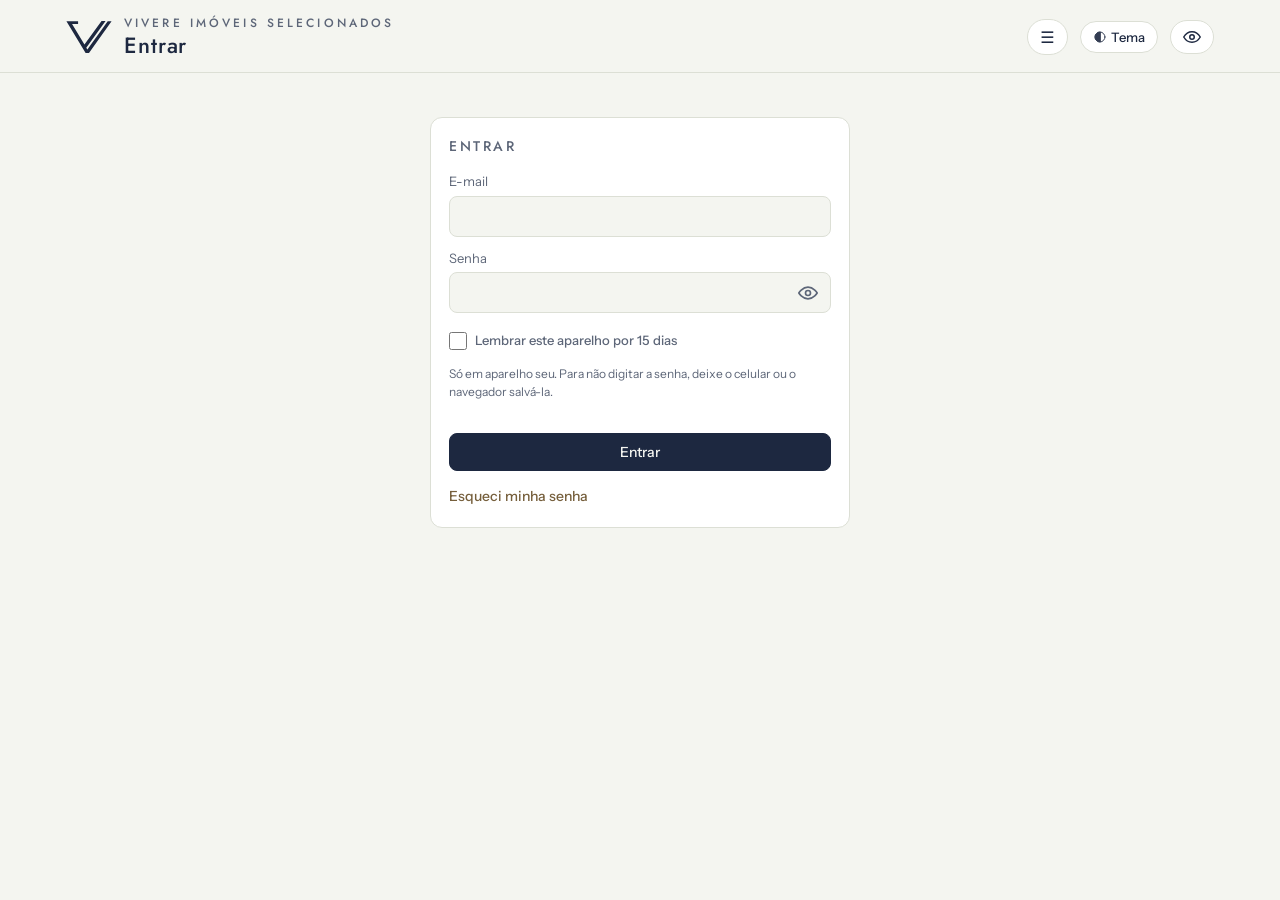
==== hub/index.html @ 205db8b2 "HUB premium F3: visões do CRM (Kanban, Pipeline, Funil, Agenda) no padrão do painel, tabelas sem cai" ====
<!doctype html>
<html lang="pt-BR">
<head>
<meta charset="utf-8">
<meta name="viewport" content="width=device-width,initial-scale=1,viewport-fit=cover">
<meta name="referrer" content="no-referrer">
<meta http-equiv="Content-Security-Policy" content="default-src 'self'; script-src 'self'; style-src 'self' 'unsafe-inline' https://fonts.googleapis.com; font-src https://fonts.gstatic.com; img-src 'self' data: blob: https:; media-src 'self' blob: https:; connect-src https://jucnlzznbwjthlqqgdlz.supabase.co wss://jucnlzznbwjthlqqgdlz.supabase.co https://tiles.openfreemap.org https://elevation-tiles-prod.s3.amazonaws.com; worker-src 'self'; base-uri 'none'; form-action 'none'">
<meta name="robots" content="noindex,nofollow">
<link rel="icon" href="../selo.png">
<!-- HUB VIVERE na web (diretoria): cópia do HUB do claude.ai montada por montar_hub_web.py; dados pelo hub-web.js, só leitura -->
<script src="../vendor/supabase-2.45.4.js"></script>
<script src="hub-web.js?v=1bbdb155" charset="utf-8"></script>
<title>🔵🏡VIVERE IMÓVEIS SELECIONADOS</title>
<meta name="claude:viewport-fit-sides" content="cover">
<link rel="preconnect" href="https://fonts.googleapis.com">
<link rel="stylesheet" href="https://fonts.googleapis.com/css2?family=Jost:wght@300;400;500;600&family=Instrument+Sans:wght@400;500;600&display=swap">
<style>
/* Layout: faixa de cabeçalho em papel, régua de indicadores, abas e painéis tabulares — a marca Vivere (marinho sobre papel, caixa-alta espaçada) */
:root{
  --bg:#f4f5f0; --panel:#fbfbf8; --ink:#1d2840; --muted:#5d6678; --line:#dcdfd5; --soft:#eceee6;
  --accent:#1d2840; --brass:#765f3c; --teal:#2f6f73;
  --ok:#276a49; --ok-bg:#e3f0e8; --warn:#85590c; --warn-bg:#f6ecd6; --ok-selo:#2c7350; --warn-selo:#8a5f10; --bad:#b0402e; --bad-bg:#f6e2dc;
  --display:"Jost","Futura","Century Gothic",system-ui,sans-serif;
  --body:"Instrument Sans","Segoe UI",system-ui,sans-serif;
  color-scheme:light;
}
@media (prefers-color-scheme:dark){:root:not([data-theme="light"]){
  --bg:#11151d; --panel:#171c26; --ink:#e7e8e2; --muted:#9aa2b0; --line:#2a3140; --soft:#1e2430;
  --accent:#c9d4ec; --brass:#cdb68a; --teal:#7fb9bc;
  --ok:#7cc79c; --ok-bg:#1c3328; --warn:#e2b45a; --warn-bg:#3a2e17; --ok-selo:#7cc79c; --warn-selo:#e2b45a; --bad:#f08a76; --bad-bg:#3d211c; color-scheme:dark}}
:root[data-theme="dark"]{
  --bg:#11151d; --panel:#171c26; --ink:#e7e8e2; --muted:#9aa2b0; --line:#2a3140; --soft:#1e2430;
  --accent:#c9d4ec; --brass:#cdb68a; --teal:#7fb9bc;
  --ok:#7cc79c; --ok-bg:#1c3328; --warn:#e2b45a; --warn-bg:#3a2e17; --ok-selo:#7cc79c; --warn-selo:#e2b45a; --bad:#f08a76; --bad-bg:#3d211c; color-scheme:dark}
*{box-sizing:border-box}
body{background:var(--bg);color:var(--ink);font-family:var(--body);font-size:14px;line-height:1.45;font-variant-numeric:tabular-nums}
.wrap{max-width:1280px;margin:0 auto;padding-left:max(16px,env(safe-area-inset-left,0px));padding-right:max(16px,env(safe-area-inset-right,0px));padding-block:20px 48px}
.topo{display:flex;flex-wrap:wrap;gap:16px;align-items:center;justify-content:space-between;padding-bottom:16px;border-bottom:1px solid var(--line)}
.marca{display:flex;gap:14px;align-items:center}
.marca svg{width:40px;height:40px;flex:none}
/* selo da Vivere (o mesmo do painel do corretor), 26/10/2026 */
.selo{flex:none;width:48px;height:48px;background:var(--ink);-webkit-mask:url([data-uri]) center/contain no-repeat;mask:url([data-uri]) center/contain no-repeat}
.marca h1{font-family:var(--display);font-weight:500;letter-spacing:.32em;font-size:17px;margin:0;text-transform:uppercase}
.marca p{margin:2px 0 0;color:var(--muted);font-size:12px;letter-spacing:.06em}
.coletas{display:flex;flex-wrap:wrap;gap:6px}
.chip{display:inline-flex;align-items:center;gap:6px;border:1px solid var(--line);border-radius:999px;padding:3px 10px;font-size:12px;background:var(--panel);white-space:nowrap}
.chip i{width:7px;height:7px;border-radius:50%;background:var(--muted);display:inline-block}
.chip.ok i{background:var(--ok)} .chip.falhou i{background:var(--bad)} .chip.pulado i{background:var(--warn)}
.chip.falhou{border-color:var(--bad);color:var(--bad)}
.kpis{display:grid;grid-template-columns:repeat(4,minmax(0,1fr));gap:12px;margin:18px 0}
@media (max-width:900px){.kpis{grid-template-columns:repeat(2,minmax(0,1fr))}}
.kpi{all:unset;cursor:pointer;display:flex;flex-direction:column;gap:6px;padding:14px 16px;background:var(--panel);border:1px solid var(--line);border-radius:6px;min-width:0}
.kpi:focus-visible{outline:2px solid var(--accent);outline-offset:2px}
.kpi:hover{border-color:var(--accent)}
.kpi .rot{font-family:var(--display);text-transform:uppercase;letter-spacing:.18em;font-size:11px;color:var(--muted)}
.kpi .num{font-family:var(--display);font-weight:400;font-size:30px;line-height:1.1}
.kpi .sub{font-size:12px;color:var(--muted)}
.kpi.alerta{border-color:var(--bad)} .kpi.alerta .num{color:var(--bad)}
@media (max-width:480px){.kpis{gap:8px}.kpi{padding:12px}.kpi .num{font-size:21px;overflow-wrap:anywhere}.kpi .rot{letter-spacing:.12em}}
.meter{height:6px;background:var(--soft);border-radius:3px;overflow:hidden}
.meter b{display:block;height:100%;background:var(--accent)}
nav.abas{display:flex;flex-wrap:wrap;gap:2px;border-bottom:1px solid var(--line)}
nav.abas button{all:unset;cursor:pointer;padding:10px 14px;font-family:var(--display);letter-spacing:.12em;text-transform:uppercase;font-size:12px;color:var(--muted);border-bottom:2px solid transparent;white-space:nowrap}
nav.abas button[aria-selected="true"]{color:var(--ink);border-bottom-color:var(--accent)}
nav.abas button:focus-visible{outline:2px solid var(--accent)}
nav.abas .badge{display:inline-block;min-width:18px;padding:0 5px;margin-left:6px;border-radius:9px;background:var(--bad);color:var(--bg);font-size:11px;letter-spacing:0;text-align:center}
/* sub-abas do grupo (área) escolhido */
nav.sub{display:flex;flex-wrap:wrap;gap:2px;border-bottom:1px solid var(--line);background:var(--panel)}
nav.sub button{all:unset;cursor:pointer;padding:8px 12px;font-size:13px;color:var(--muted);border-bottom:2px solid transparent;white-space:nowrap}
nav.sub button[aria-selected="true"]{color:var(--ink);border-bottom-color:var(--brass);font-weight:600}
nav.sub button:focus-visible{outline:2px solid var(--accent)}
nav.sub .badge{display:inline-block;min-width:18px;padding:0 5px;margin-left:6px;border-radius:9px;background:var(--bad);color:var(--bg);font-size:11px;text-align:center}
.selo{border:0;font:inherit;font-size:12px;cursor:pointer;margin:3px 4px 0 0}
.selo:focus-visible{outline:2px solid var(--accent)}
button.lk.emp{background:none;border:0;padding:0;margin:0;font:inherit;font-size:inherit;color:var(--teal);cursor:pointer;text-decoration:underline;text-underline-offset:2px}
section.painel{padding-top:18px}
h2{font-family:var(--display);font-weight:500;font-size:13px;letter-spacing:.2em;text-transform:uppercase;margin:0 0 4px}
.nota{color:var(--muted);font-size:12px;margin:0 0 14px}
.grade{display:grid;gap:14px;grid-template-columns:repeat(auto-fit,minmax(260px,1fr))}
.card{background:var(--panel);border:1px solid var(--line);border-radius:6px;padding:14px 16px;min-width:0}
.tabela{overflow-x:auto;background:var(--panel);border:1px solid var(--line);border-radius:6px}
table{border-collapse:collapse;width:100%;font-size:13px}
th{font-family:var(--display);font-weight:500;text-transform:uppercase;letter-spacing:.1em;font-size:11px;color:var(--muted);text-align:left;padding:9px 10px;border-bottom:1px solid var(--line);white-space:nowrap;background:var(--panel)}
td{padding:8px 10px;border-bottom:1px solid var(--soft);vertical-align:top}
tr:last-child td{border-bottom:0}
td.n,th.n{text-align:right;white-space:nowrap}
td .s{display:block;color:var(--muted);font-size:12px}
.cod{font-family:var(--display);font-weight:600;letter-spacing:.06em}
.pill{display:inline-block;padding:1px 8px;border-radius:999px;font-size:12px;white-space:nowrap;background:var(--soft);color:var(--ink)}
/* receitas (+, verde) e despesas (−, vermelho) com cor no texto e no fundo — padrão de todo o HUB desde 26/10/2026 (pedido do Cleiton) */
.vmais{color:var(--ok)!important;background:var(--ok-bg)!important} .vmenos{color:var(--bad)!important;background:var(--bad-bg)!important}
td.vmais,td.vmenos{font-weight:600} td.vmais .s,td.vmenos .s{color:var(--muted);font-weight:400}
span.vmais,span.vmenos{display:inline-block;padding:0 6px;border-radius:4px;white-space:nowrap}
.pill.ok{background:var(--ok-bg);color:var(--ok-selo)} .pill.warn{background:var(--warn-bg);color:var(--warn-selo)} .pill.bad{background:var(--bad-bg);color:var(--bad)} .pill.info{background:var(--soft);color:var(--teal)}
.pend{display:grid;grid-template-columns:6px 1fr auto;gap:0 14px;background:var(--panel);border:1px solid var(--line);border-radius:6px;overflow:hidden}
.pend+.pend{margin-top:8px}
@media (max-width:600px){.pend{grid-template-columns:6px 1fr}.pend .acoes{grid-column:2;display:flex;flex-wrap:wrap;gap:6px;padding:0 12px 10px 0}}
.pend .faixa{background:var(--muted)}
.pend.alta .faixa{background:var(--bad)} .pend.media .faixa{background:var(--warn)} .pend.baixa .faixa{background:var(--teal)}
.pend .corpo{padding:10px 0;min-width:0}
.pend .tit{font-weight:600}
.pend .det{color:var(--muted);font-size:13px;margin-top:2px;overflow-wrap:anywhere}
.pend .meta{display:flex;gap:8px;flex-wrap:wrap;margin-top:6px;font-size:12px;color:var(--muted)}
.pend .acoes{padding:10px 12px 10px 0;display:flex;align-items:flex-start}
.pend.dispensada{opacity:.6}
.btn{all:unset;cursor:pointer;font-size:12px;border:1px solid var(--line);border-radius:4px;padding:4px 10px;background:var(--bg);white-space:nowrap}
.btn:hover{border-color:var(--accent)} .btn:focus-visible{outline:2px solid var(--accent)}
.filtros{display:flex;gap:6px;flex-wrap:wrap;margin-bottom:12px}
details.car{border:1px solid var(--line);border-radius:8px;padding:6px 10px;margin:0 0 12px;background:var(--panel)}details.car>summary{cursor:pointer;padding:4px 0}
.car-grade{display:grid;grid-template-columns:repeat(auto-fill,minmax(180px,1fr));gap:8px 12px;margin:8px 0}.car-c{display:flex;flex-direction:column;gap:3px;font-size:12px;color:var(--muted)}
.car-c select,.car-c input{font:inherit;font-size:13px;padding:5px 7px;border:1px solid var(--line);border-radius:6px;background:var(--panel);color:var(--ink);min-width:0;width:100%;box-sizing:border-box}
.car-fx{display:flex;gap:6px;min-width:0}.car-fx input{flex:1 1 0;min-width:0}.car-lista{display:flex;flex-wrap:wrap;gap:5px;align-items:center;margin:6px 0}.car-lista .rot{font-size:12px;color:var(--muted);margin-right:4px}.car-chip{font-size:12px;padding:3px 8px}
.s a{color:var(--accent)}
.rolagem-topo{overflow-x:auto;overflow-y:hidden;height:14px;margin:0 0 4px;scrollbar-width:auto}
.rolagem-topo>div{height:1px}
.rolagem-topo::-webkit-scrollbar,.tabela::-webkit-scrollbar{height:12px}
.rolagem-topo::-webkit-scrollbar-thumb,.tabela::-webkit-scrollbar-thumb{background:var(--muted);border-radius:6px;border:3px solid var(--bg)}
.rolagem-topo::-webkit-scrollbar-track,.tabela::-webkit-scrollbar-track{background:var(--soft);border-radius:6px}
.lnk{white-space:nowrap}
.vlin{display:flex;flex-direction:column;gap:0;white-space:nowrap;text-align:left;margin-bottom:4px}
/* Anúncios do site com foto (02/11/2026): miniatura na lista; capa no alto do cartão */
td.ta-foto,th.ta-foto{width:72px;min-width:72px;padding-right:0}
td.ta-foto img{width:64px;min-width:64px;max-width:none;height:48px;object-fit:cover;border-radius:6px;display:block;border:1px solid var(--line)}
td.ta-foto .sem{display:flex;align-items:center;justify-content:center;width:64px;height:48px;border-radius:6px;background:var(--soft);color:var(--muted);font-size:10px;text-align:center;line-height:1.1}
.tabela.ta-cartao>table.tab-auto>tbody>tr>td.ta-foto{grid-column:1/-1;width:auto}
.tabela.ta-cartao>table.tab-auto>tbody>tr>td.ta-foto img,.tabela.ta-cartao>table.tab-auto>tbody>tr>td.ta-foto .sem{width:100%;height:120px;aspect-ratio:auto}
.tabela.ta-cartao>table.tab-auto>tbody>tr>td.ta-foto+td{grid-column:1/-1;font-weight:600}
@media (max-width:760px){table.tab-auto>tbody>tr>td.ta-foto{grid-column:1/-1;width:auto}
table.tab-auto>tbody>tr>td.ta-foto img,table.tab-auto>tbody>tr>td.ta-foto .sem{width:100%;height:120px;aspect-ratio:auto}
table.tab-auto>tbody>tr>td.ta-foto+td{grid-column:1/-1;font-weight:600}}
.vlin .vr{font-variant-numeric:tabular-nums}
.vlin.vaz{color:var(--muted)}
.vlin .s{display:inline;margin:0 0 0 4px}
button.lk.imv.cod{font:inherit;letter-spacing:inherit}
.lnk-ref{display:flex;flex-wrap:wrap;gap:4px;margin-top:6px;white-space:nowrap}
.lnk-ref .lk{margin:0}
td.cod button.lk.imv{font-weight:inherit;letter-spacing:inherit}
a.btn{text-decoration:none;color:var(--ink);display:inline-block}
.btn.pasta{font-size:11px;padding:2px 8px;margin-top:4px;white-space:nowrap}
.btn.drive{margin-left:4px}
#aviso-pasta{position:fixed;left:50%;bottom:18px;transform:translate(-50%,20px);opacity:0;pointer-events:none;background:var(--ink);color:var(--bg);font-size:13px;padding:10px 16px;border-radius:6px;transition:opacity .2s,transform .2s;z-index:60;max-width:calc(100% - 32px);text-align:center}
#aviso-pasta.visivel{opacity:1;transform:translate(-50%,0)}
.mapa .lin.destaque{outline:2px solid var(--accent);outline-offset:3px;border-radius:3px}
.resumo-cob{display:grid;grid-template-columns:repeat(auto-fit,minmax(150px,1fr));gap:10px;margin-bottom:14px}
.resumo-cob .card .num{font-family:var(--display);font-size:24px}
.crm-cors{display:grid;grid-template-columns:repeat(auto-fill,minmax(220px,1fr));gap:10px;margin:6px 0 14px}
.crm-cor{all:unset;box-sizing:border-box;cursor:pointer;display:flex;flex-direction:column;gap:4px;padding:12px 14px;background:var(--panel);border:1px solid var(--line);border-radius:6px;min-width:0}
.crm-cor:hover{border-color:var(--accent)}.crm-cor:focus-visible{outline:2px solid var(--accent);outline-offset:2px}
.crm-cor.on{border-color:var(--brass);box-shadow:inset 0 0 0 1px var(--brass)}
.crm-cor .nm{font-family:var(--display);font-weight:500;letter-spacing:.06em;font-size:15px}.crm-cor .sb{font-size:12px;color:var(--muted)}.crm-cor .nn{font-size:13px;color:var(--muted)}.crm-cor .nn b{color:var(--ink)}.crm-cor .pill{align-self:flex-start}
.crm-aberto{border-top:1px solid var(--line);padding-top:12px;min-width:0}.crm-aberto-cab{display:flex;justify-content:space-between;align-items:center;gap:10px;margin-bottom:10px}.crm-aberto-cab b{font-family:var(--display);font-weight:500;letter-spacing:.1em;text-transform:uppercase;font-size:13px}
/* Oportunidades (26/10/2026) */
.op-grade{grid-template-columns:1fr}
.op-card{display:grid;gap:10px}
.op-card .op-cab{display:flex;gap:8px;align-items:baseline;flex-wrap:wrap}
.op-card .op-cab b{font-size:16px}
.op-perfil{background:var(--soft);border-radius:6px;padding:10px 12px;font-size:13px;display:grid;gap:4px}
.op-ofs{display:grid;gap:8px;grid-template-columns:repeat(auto-fill,minmax(min(330px,100%),1fr))}
.op-of{border:1px solid var(--line);border-radius:6px;padding:9px 11px;display:grid;gap:4px;min-width:0;font-size:13px}
.op-of.ia{border-color:var(--brass)}
.op-of .l1{display:flex;gap:6px;align-items:baseline;flex-wrap:wrap} .op-of .l1 .v{margin-left:auto;font-weight:600;white-space:nowrap}
.op-of .chips2{display:flex;flex-wrap:wrap;gap:4px} .op-of .chips2 span{font-size:11px;border:1px solid var(--line);border-radius:999px;padding:0 7px;color:var(--muted)}
.op-of .alerta{color:var(--warn);font-size:12px}
.op-capt{border:2px solid var(--warn);background:var(--warn-bg);border-radius:6px;padding:9px 11px;display:grid;gap:5px;min-width:0;font-size:13px}
.op-capt .selo-na{font-weight:600;color:var(--ink);font-size:12px;letter-spacing:.03em}
.op-capt .gatilho{font-weight:600}
.op-capt .chips2{display:flex;flex-wrap:wrap;gap:4px}.op-capt .chips2 span{font-size:11px;border:1px solid var(--line);border-radius:999px;padding:0 7px;color:var(--muted)}
.op-lados{display:flex;gap:6px;flex-wrap:wrap;margin:0 0 10px}.selo-cap,.selo-nao{display:inline-block;font-size:11px;font-weight:700;letter-spacing:.03em;line-height:1.5;padding:1px 8px;border-radius:999px;white-space:nowrap}.selo-cap{color:var(--ok);background:color-mix(in srgb,var(--ok) 14%,transparent);border:1px solid color-mix(in srgb,var(--ok) 45%,transparent)}.selo-nao{color:var(--warn);background:color-mix(in srgb,var(--warn) 14%,transparent);border:1px solid color-mix(in srgb,var(--warn) 45%,transparent)}.op-of.cap{border-left:4px solid var(--ok)}.op-of .selo-cap{justify-self:start}.op-bt{font-size:12px;font-weight:700;letter-spacing:.03em;margin:4px 0 -2px}.op-bt.cap{color:var(--ok)}.op-bt.nao{color:var(--warn)}.op-leg{display:grid;gap:6px;font-size:13px;line-height:1.5;border:1px solid var(--line);border-radius:8px;padding:9px 12px;margin:6px 0 10px}.op-leg .selo-cap,.op-leg .selo-nao{margin-right:4px}.op-como{font-size:12px;margin:0 0 8px}.op-como summary{cursor:pointer}@media(max-width:760px){.op-l2{display:none}}
.op-int{font-size:13px;display:grid;gap:6px}
/* 05/11/2026 (pedido do Cleiton): clientes lado a lado, um após o outro, quebrando a linha */
.op-clis{display:flex;flex-wrap:wrap;gap:6px;min-width:0}.op-cli{display:inline-block;max-width:100%;padding:2px 10px;border:1px solid var(--line);border-radius:99px;background:var(--bg);line-height:1.45;overflow-wrap:normal;word-break:normal}.op-cli-mais{border-style:dashed}
.op-of .acoes{display:flex;flex-wrap:wrap;gap:6px;margin-top:2px}
.op-filtros{display:flex;gap:8px;flex-wrap:wrap;align-items:center;margin:0 0 12px}
/* Oportunidades em lista compacta (01/11/2026): uma linha por lead, toque abre o cartão completo logo abaixo */
.opl-wrap{container-type:inline-size;min-width:0}
.opl-res{display:grid;gap:4px;font-size:13px;margin:0 0 10px;padding:10px 12px;background:var(--soft);border-radius:6px}
.opl-gr{display:flex;flex-wrap:wrap;gap:2px 12px;align-items:baseline;min-width:0}.opl-gr>span{white-space:nowrap}
.opl-gr .rot,.opl-ord .rot,.opl-fil .rot{font-size:11px;letter-spacing:.06em;text-transform:uppercase;color:var(--muted)}.opl-gr .mut{color:var(--muted)}
.opl-fil{display:flex;flex-wrap:wrap;gap:6px 8px;align-items:center;margin:0 0 10px;min-width:0}
.opl-fil input[type=search]{flex:1 1 220px;min-width:0}.opl-fil select,.opl-fil input{max-width:100%;min-width:0}
.opl-fil label{display:inline-flex;gap:4px;align-items:center;font-size:12px;color:var(--muted);min-width:0}
.opl-fil select,.opl-fil input{font:inherit;font-size:13px;color:var(--ink);background:var(--bg);border:1px solid var(--line);border-radius:6px;padding:5px 8px;min-height:32px;box-sizing:border-box}.opl-fil .alvo{outline:2px solid var(--accent);outline-offset:1px}
.opl-ord{display:none;flex-wrap:wrap;gap:6px;align-items:center;margin:0 0 8px}
.opl{border:1px solid var(--line);border-radius:6px;background:var(--panel);min-width:0}
.opl-lin{all:unset;box-sizing:border-box;width:100%;cursor:pointer;position:relative;font-size:13px}
.opl-cab,.opl-lin{display:grid;grid-template-columns:minmax(0,1.5fr) minmax(0,.8fr) minmax(0,1.25fr) minmax(0,1.15fr) 88px 132px minmax(0,2.3fr) 64px 80px 14px;gap:10px;align-items:center;padding:7px 12px}
.opl-cab{font-size:11px;letter-spacing:.05em;text-transform:uppercase;color:var(--muted)}
.opl-cab button{all:unset;cursor:pointer;white-space:nowrap;overflow:hidden;text-overflow:ellipsis}.opl-cab button:focus-visible{outline:2px solid var(--accent);outline-offset:2px}
.opl-cab .hc{display:flex;gap:4px;align-items:center;min-width:0}.opl-cab .hc.n{justify-content:center}
.opl-cab .fil{flex:none;opacity:.5;font-size:12px;padding:0 2px}.opl-cab .fil:hover{opacity:1}.opl-cab .fil.on{opacity:1;color:var(--accent)}
.opl-item{border-top:1px solid var(--line)}
.opl-lin:hover,.opl-lin[aria-expanded="true"]{background:var(--soft)}.opl-lin:focus-visible{outline:2px solid var(--accent);outline-offset:-2px}
.opl .c{min-width:0;white-space:normal;overflow-wrap:anywhere}.opl .c .pill{white-space:normal}
.opl .n{text-align:center;font-variant-numeric:tabular-nums;font-weight:600}.opl .n.zero{color:var(--muted);font-weight:400}
.opl .c-capt:not(.zero){color:var(--warn)}.opl .c-ofertas i,.opl .c-capt i,.opl .rt{display:none;font-style:normal;font-weight:400}.opl .rt{color:var(--muted)}
.opl .c-meta{display:none}
.opl .c-int .pill{white-space:normal;overflow-wrap:break-word}.opl .falta{color:var(--warn)}.opl .c-seta{color:var(--muted);text-align:right}
.opl-det{padding:10px;border-top:1px dashed var(--line);background:var(--soft)}
.opl .vh{position:absolute;width:1px;height:1px;overflow:hidden;clip:rect(0 0 0 0);white-space:nowrap}
@container (max-width:760px){
  .opl-cab{display:none}.opl-ord{display:flex}
  .opl-lin{grid-template-columns:minmax(0,1fr) auto auto 12px;grid-template-areas:"nome of ca seta" "int int int int" "meta meta meta meta" "perfil perfil etapa etapa";gap:3px 10px;padding:9px 12px}
  .opl .c-corretor,.opl .c-campanha,.opl .c-data{display:none}
  .opl .c-meta{display:block;grid-area:meta;color:var(--muted);font-size:12px;white-space:normal}
  .opl .c-nome{grid-area:nome}.opl .c-ofertas{grid-area:of}.opl .c-capt{grid-area:ca}.opl .c-seta{grid-area:seta}
  .opl .c-int{grid-area:int}.opl .c-perfil{grid-area:perfil;font-size:12px}.opl .c-etapa{grid-area:etapa;justify-self:end}.opl .c-ofertas i,.opl .c-capt i,.opl .rt{display:inline}
}
.op-filtros select{font:inherit;font-size:13px;color:var(--ink);background:var(--bg);border:1px solid var(--line);border-radius:6px;padding:5px 8px;max-width:100%}
.resumo-cob .card.alerta{border-color:var(--bad)} .resumo-cob .card.alerta .num{color:var(--bad)}
/* relatório de dívida com composição (26/10/2026) */
.dev-lista td{vertical-align:top} .dev-lista .bols{font-size:12px;line-height:1.5;color:var(--muted)} .dev-lista .bols b{color:var(--ink);font-weight:500}
tr.destaque td{background:var(--warn-bg)}
.modal.rel{width:min(980px,100%)}
.rel-ctl{display:grid;grid-template-columns:repeat(auto-fit,minmax(170px,1fr));gap:10px;margin:8px 0 12px}
.rel-ctl label{display:block;font-size:11px;font-family:var(--display);text-transform:uppercase;letter-spacing:.12em;color:var(--muted);margin-bottom:3px}
.rel-ctl input,.rel-ctl select,.rel-av input{width:100%;box-sizing:border-box;font:inherit;font-size:13px;color:var(--ink);background:var(--bg);border:1px solid var(--line);border-radius:6px;padding:7px 9px}
.rel-av{border:1px dashed var(--line);border-radius:6px;padding:10px;margin:0 0 12px}
.rel-av .lin-av{display:grid;grid-template-columns:2fr 1fr 1fr auto;gap:8px;align-items:end}
.rel-av ul{margin:0 0 8px;padding-left:18px;font-size:13px}
@media (max-width:560px){.rel-av .lin-av{grid-template-columns:1fr 1fr}.rel-av .lin-av .d{grid-column:1/-1}}
.rel-doc{border:1px solid var(--line);border-radius:6px;padding:12px;background:var(--bg)}
.rel-doc .cab{display:flex;justify-content:space-between;gap:10px;flex-wrap:wrap;align-items:baseline;border-bottom:1px solid var(--line);padding-bottom:6px;margin-bottom:8px}
.rel-doc .cab b{font-family:var(--display);text-transform:uppercase;letter-spacing:.14em}
.rel-doc .crit{font-size:12px;color:var(--muted);margin:0 0 8px}
.rel-doc .cli{font-size:13px;margin:0 0 8px}
.rel-doc table{font-size:12.5px} .rel-doc td{padding:5px 8px;border-bottom:1px solid var(--line)} .rel-doc td.n{text-align:right;white-space:nowrap}
.rel-doc tr.ini td{border-top:2px solid var(--line)} .rel-doc tr.enc td.dsc{color:var(--muted);font-style:italic}
.rel-doc tr.tot td{font-weight:600;border-top:2px solid var(--ink)}
.rel-doc .rod{font-size:11px;color:var(--muted);margin-top:8px;line-height:1.5}
thead.quebra th{white-space:normal;line-height:1.3;vertical-align:bottom}
.lk{display:inline-block;font-size:11px;padding:1px 8px;border-radius:4px;text-decoration:none;margin:0 4px 3px 0;border:1px solid var(--line)}
.lk.site{background:var(--accent);color:var(--bg);border-color:var(--accent)}
.lk.imob{color:var(--brass);border-color:var(--brass)}
.lk.off{color:var(--muted);border-style:dashed}
.lk.mapa{border:0;padding:0 0 0 4px;margin:0;font-size:13px;line-height:1;text-decoration:none;vertical-align:baseline;white-space:nowrap}
.lk.mapa:hover{filter:brightness(1.2)} .lk.mapa:focus-visible{outline:2px solid var(--accent)}
button.lk.mapa{background:none;cursor:pointer;font:inherit;font-size:13px;color:inherit}
.mapas{white-space:nowrap}
.lk.mapa{display:inline-block;gap:0} /* 📍 e 🗺 lado a lado: a classe .mapa da grade da Cobrança deixava os dois em bloco (25/10/2026) */
/* ordenação por coluna em toda listagem (25/10/2026): 1º clique maior → menor, 2º menor → maior, 3º volta à ordem original */
th.ord{cursor:pointer;user-select:none;-webkit-user-select:none}
th.ord::after{content:" ⇅";opacity:.35;font-size:10px}
th.ord[data-dir="desc"]::after{content:" ▼";opacity:1}
th.ord[data-dir="asc"]::after{content:" ▲";opacity:1}
th.ord:hover{color:var(--ink)} th.ord:focus-visible{outline:2px solid var(--accent)}
.ba-ajuda{background:var(--panel);border:1px solid var(--line);border-left:3px solid var(--teal);border-radius:6px;padding:8px 12px;margin:0 0 12px;font-size:12.5px;color:var(--ink)}
.ba-ajuda p{margin:0 0 4px} .ba-ajuda ul{margin:0 0 6px;padding-left:18px;color:var(--muted)} .ba-ajuda li{margin:2px 0} .ba-ajuda li b{color:var(--ink)} .ba-ajuda i{color:var(--teal);font-style:normal}
.ba-ex{display:flex;flex-wrap:wrap;gap:5px;align-items:center;font-size:12px;color:var(--muted)} .ba-ex .btn{white-space:normal;text-align:left}
.ba-crit{display:flex;flex-wrap:wrap;gap:5px;align-items:center;margin:0 0 8px;font-size:12px;color:var(--muted)}
.ba-hit{display:block;color:var(--teal);font-size:11px;font-family:var(--body);font-weight:400;letter-spacing:0;white-space:normal;margin-top:2px}
.datas{align-items:center;font-size:12px;color:var(--muted)}
.datas label{display:inline-flex;gap:4px;align-items:center}
.datas input{font:inherit;color:var(--ink);background:var(--panel);border:1px solid var(--line);border-radius:4px;padding:3px 6px}
.pag{display:flex;align-items:center;gap:10px;margin:0 0 8px;font-size:12px;color:var(--muted)}
.tabela+.pag{margin:8px 0 0}
.pag .btn{min-width:30px;text-align:center;font-size:14px}
.pag .btn[disabled]{opacity:.35;cursor:default}
/* 02/11/2026: escolha de quantos imóveis por página nos Anúncios do site */
.pag.imv-pag{flex-wrap:wrap}
.pag .pp{display:inline-flex;align-items:center;gap:4px;margin-left:auto}
.pag .pp>span{margin-right:2px}
.pag .pp .btn{min-width:38px;font-size:12px;padding:4px 8px}
.pag .pp .btn[aria-pressed="true"]{background:var(--accent);color:var(--bg);border-color:var(--accent)}
@media (max-width:600px){.pag{flex-wrap:wrap}.pag>span:not(.pp){min-width:10em;flex:1 1 10em;text-align:center}} /* 22/11/2026: contagem de páginas sem espremer no celular */
@media (max-width:760px){
  /* 02/11/2026 (pedido do Cleiton): no celular, a barra de páginas e o "Ordenar por" dos Anúncios do site em grade alinhada */
  .pag.imv-pag>span:not(.pp){flex:1;text-align:center}
  .pag.imv-pag .pp{flex:1 0 100%;display:grid;grid-template-columns:auto repeat(2,minmax(0,1fr));gap:8px;margin:0}
  .pag.imv-pag .pp .btn{width:100%;box-sizing:border-box}
  :is(.ord-movel-auto:has(+.tabela>table.anu),.ord-movel-auto:has(+.rolagem-topo+.tabela>table.anu)){display:grid!important;grid-template-columns:repeat(3,minmax(0,1fr));gap:8px!important}
  :is(.ord-movel-auto:has(+.tabela>table.anu),.ord-movel-auto:has(+.rolagem-topo+.tabela>table.anu))>.s{grid-column:1/-1}
  :is(.ord-movel-auto:has(+.tabela>table.anu),.ord-movel-auto:has(+.rolagem-topo+.tabela>table.anu))>button{width:100%;min-width:0;margin:0;padding:7px 4px!important;white-space:normal;line-height:1.2;text-align:center;justify-content:center;box-sizing:border-box;align-self:stretch;display:flex;align-items:center}
}
.filtros .btn[aria-pressed="true"]{background:var(--accent);color:var(--bg);border-color:var(--accent)}
/* aba Construções: organograma */
.org-raiz{max-width:340px;margin:0 auto;text-align:center;background:var(--panel);border:1px solid var(--line);border-radius:6px;padding:12px 16px}
.org-raiz b{font-family:var(--display);font-size:18px;font-weight:500}
.org-tronco{width:1px;height:18px;background:var(--line);margin:0 auto}
.org-ramos{display:grid;gap:18px 14px;grid-template-columns:repeat(auto-fit,minmax(280px,1fr));border-top:1px solid var(--line);padding-top:18px}
.org-ramo{position:relative;min-width:0}
.org-ramo::before{content:"";position:absolute;top:-18px;left:50%;width:1px;height:18px;background:var(--line)}
.org-ramo>h3{margin:0 0 8px;font-family:var(--display);font-weight:500;font-size:14px;text-transform:uppercase;letter-spacing:.08em;color:var(--muted);text-align:center}
.org-item{background:var(--panel);border:1px solid var(--line);border-left-width:4px;border-radius:6px;padding:10px 12px;margin-bottom:8px}
.org-item.feito{border-left-color:var(--ok)} .org-item.piloto{border-left-color:var(--warn)} .org-item.a_fazer{border-left-color:var(--teal)}
.org-item h4{margin:6px 0 4px;font-size:14px;font-weight:600} .org-item p{margin:0;font-size:12px;color:var(--muted)}
.org-item .acoes{margin-top:8px;display:flex;gap:6px;flex-wrap:wrap}
.modal-fundo{position:fixed;inset:0;background:rgba(0,0,0,.45);display:flex;align-items:center;justify-content:center;padding:16px;z-index:50}
.modal{background:var(--panel);color:var(--ink);border:1px solid var(--line);border-radius:8px;width:min(760px,100%);max-height:calc(100vh - 32px);overflow:auto;padding:16px}
.modal textarea{width:100%;box-sizing:border-box;min-height:300px;font:12px/1.45 ui-monospace,Menlo,Consolas,monospace;background:var(--bg);color:var(--ink);border:1px solid var(--line);border-radius:6px;padding:10px}
.modal ol{margin:6px 0 12px 18px;padding:0;font-size:13px}
.form-nc{display:grid;gap:4px}
.form-nc label{font-size:12px;color:var(--muted);margin-top:8px}
.modal .form-nc input,.modal .form-nc select,.modal .form-nc textarea{width:100%;box-sizing:border-box;min-height:0;font:inherit;color:var(--ink);background:var(--bg);border:1px solid var(--line);border-radius:6px;padding:8px 10px}
.modal .form-nc textarea{resize:vertical}
/* botão de tema claro/escuro (20/10/2026): segue o aparelho até alguém escolher; a escolha fica no navegador */
.tema-btn{all:unset;box-sizing:border-box;cursor:pointer;flex:none;width:36px;height:36px;border:1px solid var(--line);border-radius:50%;display:inline-flex;align-items:center;justify-content:center;background:var(--panel);color:var(--ink);font-size:17px;line-height:1}
.tema-btn:hover{border-color:var(--accent)} .tema-btn:focus-visible{outline:2px solid var(--accent);outline-offset:2px}
@media (max-width:700px){.tema-btn{order:4}}
/* link para o painel de metas dos corretores, extensão do HUB (25/10/2026) */
.lk-metas{flex:none;display:inline-flex;align-items:center;gap:6px;height:36px;padding:0 14px;border:1px solid var(--brass);border-radius:999px;background:var(--panel);color:var(--ink);text-decoration:none;font-family:var(--display);text-transform:uppercase;letter-spacing:.12em;font-size:11px;white-space:nowrap}
.lk-metas:hover{border-color:var(--accent)} .lk-metas:focus-visible{outline:2px solid var(--accent);outline-offset:2px}
@media (max-width:700px){.lk-metas,.lk-paineis{order:4}}
/* menu dos painéis individuais dos corretores (26/10/2026) */
.lk-paineis{flex:none;position:relative} .lk-paineis>summary{list-style:none;cursor:pointer} .lk-paineis>summary::-webkit-details-marker{display:none}
.lk-paineis .menu{position:absolute;right:0;top:42px;z-index:40;min-width:250px;max-width:min(320px,calc(100vw - 32px));background:var(--panel);border:1px solid var(--line);border-radius:8px;box-shadow:0 8px 24px rgba(0,0,0,.18);padding:6px}
.lk-paineis .menu a{display:flex;justify-content:space-between;gap:10px;padding:8px 10px;border-radius:6px;color:var(--ink);text-decoration:none;font-size:13px} .lk-paineis .menu a:hover{background:var(--soft)}
.lk-paineis .menu .s{font-size:11px;color:var(--muted)} .lk-paineis .menu p{margin:6px 10px;font-size:11px;color:var(--muted)}
@media (max-width:700px){.lk-paineis .menu{left:0;right:auto}}
/* busca única do HUB (20/10/2026): pessoa, imóvel, código, contrato, venda, empreendimento */
.busca{position:relative;flex:1 1 280px;max-width:460px;min-width:0;margin-left:auto}
.busca input{width:100%;box-sizing:border-box;font:inherit;padding:8px 12px;border:1px solid var(--line);border-radius:999px;background:var(--panel);color:var(--ink)}
.busca input:focus-visible{outline:2px solid var(--accent);outline-offset:1px}
.busca-res{position:absolute;left:0;right:0;top:calc(100% + 4px);z-index:40;background:var(--panel);border:1px solid var(--line);border-radius:8px;box-shadow:0 8px 24px rgba(0,0,0,.18);max-height:min(70vh,520px);overflow:auto;padding:4px 0}
.busca-res .grp{font-family:var(--display);text-transform:uppercase;letter-spacing:.14em;font-size:10px;color:var(--muted);padding:8px 12px 2px}
.busca-res button{all:unset;box-sizing:border-box;display:block;width:100%;cursor:pointer;padding:6px 12px;font-size:13px}
.busca-res button .s{display:block;color:var(--muted);font-size:12px}
.busca-res button:hover,.busca-res button.ativo{background:var(--soft)}
.busca-res .nada{padding:10px 12px;color:var(--muted);font-size:13px}
@media (max-width:700px){.busca{flex:1 1 calc(100% - 52px);max-width:none;order:3;margin-left:0}}
button.lk.pes{background:none;border:0;padding:0;margin:0;font:inherit;font-size:inherit;color:inherit;cursor:pointer;text-align:left;text-decoration:underline dotted;text-underline-offset:3px;text-decoration-color:var(--muted)}
button.lk.pes:hover{color:var(--teal);text-decoration-color:var(--teal)} button.lk.pes:focus-visible{outline:2px solid var(--accent)}
button.lk.imv{background:none;border:0;padding:0;margin:0;font:inherit;font-size:inherit;color:inherit;cursor:pointer;text-align:left;text-decoration:underline dotted;text-underline-offset:3px;text-decoration-color:var(--muted)}
button.lk.imv:hover{color:var(--teal);text-decoration-color:var(--teal)} button.lk.imv:focus-visible{outline:2px solid var(--accent)}
tr.foco td{background:var(--warn-bg);transition:background 1.2s}
.vazio{padding:28px 16px;text-align:center;color:var(--muted);background:var(--panel);border:1px dashed var(--line);border-radius:6px}
.mapa{display:grid;gap:4px;font-size:12px}
.mapa .lin{display:grid;grid-template-columns:44px repeat(var(--cols),minmax(26px,1fr));gap:4px;align-items:center}
.mapa .q{height:22px;border-radius:3px;background:var(--soft);display:flex;align-items:center;justify-content:center;font-size:10px;color:var(--muted)}
.q.paga{background:var(--ok-bg);color:var(--ok)} .q.atrasada{background:var(--bad);color:var(--bg)} .q.aberta{background:var(--warn-bg);color:var(--warn)} .q.a_emitir{background:transparent;border:1px dashed var(--line)}
.legenda{display:flex;gap:12px;flex-wrap:wrap;font-size:12px;color:var(--muted);margin-top:8px}
.legenda span::before{content:"";display:inline-block;width:10px;height:10px;border-radius:2px;margin-right:5px;vertical-align:-1px;background:var(--c)}
.grafico svg{width:100%;height:auto;display:block}
.grafico text{fill:var(--muted);font-size:11px;font-family:var(--body)}
.tip{position:fixed;pointer-events:none;background:var(--ink);color:var(--bg);padding:6px 9px;border-radius:4px;font-size:12px;z-index:20;max-width:240px}
.rodape{margin-top:28px;color:var(--muted);font-size:12px;border-top:1px solid var(--line);padding-top:12px}
.aviso{background:var(--warn-bg);color:var(--warn);border-radius:6px;padding:10px 14px;margin-top:14px;font-size:13px}
/* busca ampla de cada aba (26/10/2026): primeira coisa de toda aba */
.barra-aba{display:flex;flex-wrap:wrap;gap:8px;align-items:center;margin:14px 0 0}
.barra-aba input{flex:1 1 260px;min-width:0;box-sizing:border-box;font:inherit;padding:8px 12px;border:1px solid var(--line);border-left:3px solid var(--teal);border-radius:6px;background:var(--panel);color:var(--ink)}
.barra-aba input:focus-visible{outline:2px solid var(--accent);outline-offset:1px}
.barra-aba .ba-res{font-size:12px;color:var(--muted)}
.barra-aba details{flex:1 1 100%;font-size:12px;color:var(--muted)} .barra-aba summary{cursor:pointer}
.barra-aba details p{margin:4px 0}
tr[data-bahit]>td:first-child::after,.pend[data-bahit] .tit::after,[data-bahit].card::after,.pp-grade>[data-bahit]::after{content:attr(data-bahit);display:block;color:var(--teal);font-size:11px;font-weight:400;letter-spacing:0;font-family:var(--body);margin-top:2px}
@media (prefers-reduced-motion:reduce){*{transition:none!important}}
/* 26/10/2026 (pedido do Cleiton): títulos, áreas e abas com mais destaque; no topo, Metas e Painéis ao lado do título e a busca embaixo */
.topo{justify-content:flex-start;gap:12px 14px}
.marca{margin-right:6px}
.marca h1{font-size:21px;font-weight:600;letter-spacing:.26em}
.marca p{font-size:12.5px}
.coletas{margin-left:auto}
.busca{flex:1 1 100%;max-width:none;margin-left:0;order:0}
.busca input{padding:10px 16px;font-size:14px}
.lk-paineis .menu{left:0;right:auto}
h2{font-size:14.5px;font-weight:600;letter-spacing:.16em;color:var(--ink)}
section.painel>h2{font-size:17px;letter-spacing:.14em;border-left:4px solid var(--brass);padding:2px 0 2px 11px;margin:0 0 8px}
.card h2{font-size:14px}
nav.abas{gap:4px}
nav.abas button{font-size:13.5px;font-weight:500;letter-spacing:.14em;padding:12px 16px;border-bottom-width:3px}
nav.abas button[aria-selected="true"]{font-weight:600}
nav.sub button{font-size:14.5px;padding:10px 14px;border-bottom-width:3px}
.kpi .rot{font-size:12px;font-weight:600}
@media (max-width:700px){.topo{gap:10px}.tema-btn,.lk-metas,.lk-paineis{order:0}.lk-metas{font-size:10px;letter-spacing:.05em;padding:0 9px}.marca{flex:1 1 calc(100% - 50px);margin-right:0;order:-2}.tema-btn{order:-1!important}.busca{order:0;flex:1 1 100%}.coletas{margin-left:0;flex:1 1 100%}.marca h1{font-size:18px;letter-spacing:.2em}nav.abas button{font-size:12.5px;padding:10px 12px}nav.sub button{font-size:13.5px;padding:9px 11px}section.painel>h2{font-size:15.5px}}
/* menus em linhas cheias (26/10/2026): cada linha vai do início ao fim; menu cheio desce para a linha de baixo, em linhas equilibradas (duas sempre que couber) */
nav.abas,nav.sub{flex-wrap:wrap;row-gap:0}
nav.abas>button,nav.sub>button{flex:1 1 auto;display:inline-flex;align-items:center;justify-content:center;text-align:center}
nav>.quebra-menu{flex:0 0 100%;height:0;margin:0;padding:0;border:0}
nav.medindo>button{flex:0 0 auto}
nav.medindo>.quebra-menu{display:none}
/* grupos de botões de menu em linhas cheias (26/10/2026): .menu-cheio é posta pelo script MenusCheios; a distância entre linhas vira margem dos botões (a quebra não cria linha a mais) */
.menu-cheio{row-gap:0!important}
.menu-cheio>button,.menu-cheio>a.btn{flex:1 1 auto;display:inline-flex;align-items:center;justify-content:center;text-align:center}
.menu-cheio>*:not(.quebra-menu){margin-top:calc(var(--rg,0px) / 2);margin-bottom:calc(var(--rg,0px) / 2)}
.menu-cheio>.quebra-menu{flex:0 0 100%;height:0;margin:0;padding:0;border:0}
.menu-cheio.medindo>*{flex:0 0 auto}
.menu-cheio.medindo>.quebra-menu{display:none}
/* 22/11/2026 (pedido do Cleiton): fim dos menus em linhas cheias — cada botão no tamanho natural, mais próximos, quebrando linha normalmente */
nav.abas>button,nav.sub>button,.abas>button,.menu-cheio>button,.menu-cheio>a.btn{flex:0 0 auto!important}
nav.abas,nav.sub,.abas,.filtros,.chips,.ordenar-movel{column-gap:4px!important;row-gap:4px!important}
.quebra-menu{display:none!important}
/* transicao-suave (22/11/2026): entrada curta do conteúdo ao trocar de aba */
@media (prefers-reduced-motion:no-preference){#conteudo.vista-nova{animation:pc-entra .16s ease-out}@keyframes pc-entra{from{opacity:.35;transform:translateY(4px)}}}
/* COMPONENTE OLHO PRIVADO v1 (03/11/2026) — ocultar valores e dados sensíveis */
html[data-privado="1"] .sens,
html[data-privado="1"] [data-sens]{filter:blur(6px);-webkit-user-select:none;user-select:none;transition:filter .15s}
html[data-privado="1"] input.sens,
html[data-privado="1"] input[data-sens],
html[data-privado="1"] textarea[data-sens]{filter:blur(5px)}
.btn-privado svg{width:18px;height:18px;display:block}
.btn-privado .olho-fechado{display:none}
html[data-privado="1"] .btn-privado .olho-aberto{display:none}
html[data-privado="1"] .btn-privado .olho-fechado{display:block}
</style>

<div class="wrap">
  <header class="topo">
    <div class="marca">
      <span class="selo" role="img" aria-label="Vivere Imóveis Selecionados"></span>
      <div><h1>HUB Vivere</h1><p>Imóveis Selecionados · controle geral da imobiliária</p></div>
    </div>
    <a class="lk-metas" href="https://claude.ai/artifact/2frB5kNxfjZ2SKYoLusDkk" target="_blank" rel="noopener" title="Abrir o painel de metas dos corretores">Metas dos corretores ↗</a>
    <a class="lk-metas lk-acaptar" href="https://vivere-imoveis.github.io/app-vivere/index.html?aba=acaptar" target="_blank" rel="noopener" title="Abrir o A CAPTAR no app: imóveis anunciados direto pelo proprietário, para captar">A captar ↗</a>
    <details class="lk-paineis" id="lk-paineis"><summary class="lk-metas" title="Painel individual de cada corretor (CRM)">Painéis dos corretores ▾</summary><div class="menu" id="paineis-menu"></div></details>
    <button id="tema-btn" class="tema-btn" type="button" aria-label="Mudar o tema"></button>
    <button type="button" class="tema-btn btn-privado" id="btnPrivado"
        aria-pressed="false" title="Ocultar valores e dados sensíveis" aria-label="Ocultar valores e dados sensíveis">
  <svg class="olho-aberto" viewBox="0 0 24 24" fill="none" stroke="currentColor" stroke-width="2" stroke-linecap="round" stroke-linejoin="round"><path d="M1 12s4-7 11-7 11 7 11 7-4 7-11 7S1 12 1 12z"/><circle cx="12" cy="12" r="3"/></svg>
  <svg class="olho-fechado" viewBox="0 0 24 24" fill="none" stroke="currentColor" stroke-width="2" stroke-linecap="round" stroke-linejoin="round"><path d="M17.94 17.94A10.1 10.1 0 0 1 12 19c-7 0-11-7-11-7a18.5 18.5 0 0 1 5.06-5.94"/><path d="M9.9 4.24A9.1 9.1 0 0 1 12 4c7 0 11 7 11 7a18.6 18.6 0 0 1-2.16 3.19"/><path d="M14.12 14.12a3 3 0 1 1-4.24-4.24"/><line x1="1" y1="1" x2="23" y2="23"/></svg>
</button>
    <div class="coletas" id="coletas" aria-label="Última coleta de cada fonte"></div>
    <div class="busca" role="search"><input id="busca-q" type="search" autocomplete="off" placeholder="Buscar pessoa, imóvel, código (A8, AP346), empreendimento…" aria-label="Buscar no HUB" aria-controls="busca-res"><div id="busca-res" class="busca-res" hidden></div></div>
  </header>

  <div class="kpis" id="kpis"></div>

  <nav class="abas" id="abas" aria-label="Áreas do HUB"></nav>
  <nav class="sub" role="tablist" id="subabas" aria-label="Abas da área" hidden></nav>
  <div id="barra-aba" class="barra-aba" role="search" hidden><input id="ba-q" type="search" autocomplete="off" aria-label="Buscar nesta aba"><span id="ba-res" class="ba-res" aria-live="polite"></span>
    <details><summary>Como buscar (não precisa ser exato)</summary><p>Vários termos separados por vírgula; a lista mostra quem atende a pelo menos um, primeiro quem atende mais.</p><p><b>CPF, CNPJ, RG, telefone ou CEP</b> com ou sem pontos e traços (acha a pessoa pelos dados guardados no HUB, mesmo quando a aba não mostra o número) · <b>e-mail</b> · <b>nome, endereço, código</b> (A8, AP346), bairro, corretor · <b>valor</b> (1,5 mi, 800 mil, R$ 950.000 = 20% para mais e para menos) · <b>2 dorm, 1 suíte, 2 vagas</b>.</p></details></div>
  <main id="conteudo"></main>
  <div id="sem-banco" class="aviso" hidden>O banco do HUB não abriu nesta visualização. Abra o HUB no Claude com a sua conta para ver os dados.</div>
  <p class="rodape">O HUB só lê o banco. Os dados chegam pelos coletores agendados (dias úteis, 10h30): Alude, planilha V. Claude, Imobibrasil, Drive Central (03 Negócios e planilhas de leads), CRM dos corretores (Base no Google), pastas do computador e tarefas agendadas. Pendências dispensadas aqui não voltam a abrir.</p>
</div>
<div class="tip" id="tip" hidden></div>

<!-- reordena-abas:inicio -->
<script src="modulos/funis-crm.js?v=044a4e9c"></script>
<script src="modulos/relatorios-crm.js?v=fd0e6fa8"></script>
<script src="modulos/base-supabase.js?v=703b9ee2"></script>
<script src="nucleo/nucleo-1.js?v=6bdf5597" charset="utf-8"></script>
<!-- reordena-abas:fim -->
<script src="nucleo/nucleo-2.js?v=9b652a30" charset="utf-8"></script>
<script src="nucleo/nucleo-3.js?v=5513f177" charset="utf-8"></script>

<script src="nucleo/nucleo-4.js?v=34912011" charset="utf-8"></script>

<style>
/* títulos e menus em cards (30/10/2026, pedido do Cleiton): seções com título + subtítulo num card; áreas e abas como cards */
#conteudo h2{background:var(--panel);border:1px solid var(--line);border-left:4px solid var(--brass);border-radius:6px;padding:8px 12px!important;margin-bottom:10px}
#conteudo h2:has(+ .nota),#conteudo h2:has(+ p.mut){border-bottom:0;border-radius:6px 6px 0 0;margin-bottom:0!important}
#conteudo h2 + .nota,#conteudo h2 + p.mut{background:var(--panel);border:1px solid var(--line);border-top:0;border-left:4px solid var(--brass);border-radius:0 0 6px 6px;padding:0 12px 9px;margin:0 0 12px}
#conteudo .card h2,#conteudo .card h2 + .nota{background:none;border:0;border-radius:0;padding:0!important;margin:0 0 6px}
nav.abas,nav.sub{border-bottom:0!important;background:none!important;gap:6px;--rg:6px;padding:6px 0}
/* destaques do início mais compactos (30/10/2026): 8 por linha no computador, 2 no celular */
.kpis{grid-template-columns:repeat(8,minmax(0,1fr))!important;gap:8px!important;margin:12px 0!important}
@media (max-width:1199px){.kpis{grid-template-columns:repeat(4,minmax(0,1fr))!important}}
.kpi{padding:8px 10px!important;gap:2px!important}
.kpi .rot{font-size:10px!important;letter-spacing:.1em!important}
.kpi .num{font-size:19px!important}
.kpi .sub{font-size:11px!important;line-height:1.3;display:-webkit-box;-webkit-line-clamp:2;-webkit-box-orient:vertical;overflow:hidden}
.kpi .meter{height:4px}
@media (max-width:600px){.kpis{grid-template-columns:repeat(2,minmax(0,1fr))!important}.kpi .num{font-size:17px!important}}
nav.abas button,nav.sub button{border:1px solid var(--line)!important;border-radius:6px;background:var(--panel);padding:9px 12px}
nav.abas button:hover,nav.sub button:hover{border-color:var(--accent)!important}
nav.abas button[aria-selected="true"],nav.sub button[aria-selected="true"]{border-color:var(--brass)!important;background:var(--soft);box-shadow:inset 0 -2px 0 var(--brass)}
</style>
<style>
/* busca por voz e com IA (30/10/2026) */
.vz{display:inline-flex;gap:4px;align-items:center;flex:none}
.vz-b{border:1px solid var(--line);background:var(--panel);color:var(--ink);border-radius:999px;padding:6px 10px;font:500 13px var(--body);cursor:pointer;line-height:1.2;white-space:nowrap}
.vz-b:hover{border-color:var(--accent)} .vz-b:focus-visible{outline:2px solid var(--accent);outline-offset:1px}
.vz-b.ouvindo{background:var(--bad-bg);color:var(--bad);border-color:var(--bad);animation:vzpulso 1.2s infinite}
.vz-b:disabled{opacity:.55;cursor:default}
@keyframes vzpulso{50%{opacity:.55}} @media (prefers-reduced-motion:reduce){.vz-b.ouvindo{animation:none}}
#vz-aviso{position:fixed;left:50%;bottom:calc(18px + env(safe-area-inset-bottom,0px));transform:translate(-50%,20px);opacity:0;pointer-events:none;background:var(--ink);color:var(--bg);font-size:13px;line-height:1.4;padding:10px 16px;border-radius:8px;transition:opacity .2s,transform .2s;z-index:70;max-width:calc(100% - 32px);text-align:center}
#vz-aviso.visivel{opacity:1;transform:translate(-50%,0)}
@media (pointer:coarse){#vz-aviso{bottom:auto;top:calc(10px + env(safe-area-inset-top,0px));transform:translate(-50%,-20px)}}
.busca{display:flex;gap:6px;align-items:center}.busca>input{flex:1 1 auto;min-width:0}
</style>
<style id="hub-redesenho-f1">/* hub-redesenho-f1 (22/11/2026): o desenho do painel dos corretores — rótulos sem caixa alta, abas discretas,
   lateral com o fio de latão na área aberta, números do Início com rótulo em minúsculas. Sem destaque em cor escolhido por nós. */
.marca h1{letter-spacing:.02em!important;text-transform:none!important;font-size:19px!important;font-weight:500!important}
nav.abas button{text-transform:none!important;letter-spacing:.01em!important;font-size:14.5px!important;font-family:var(--display)}
nav.abas button,nav.sub button{border-color:transparent!important;background:none!important;box-shadow:none!important;border-radius:10px 10px 0 0!important}
nav.abas button:hover,nav.sub button:hover{background:var(--soft)!important}
nav.abas button[aria-selected="true"],nav.sub button[aria-selected="true"]{background:var(--soft)!important;box-shadow:inset 0 -2px 0 var(--brass)!important;color:var(--ink)}
.kpi .rot{text-transform:none!important;letter-spacing:0!important;font:600 13px var(--body)!important;color:var(--ink)!important}
.kpi .num{font-family:var(--display);font-variant-numeric:tabular-nums lining-nums}
#ml .ml-g,#ml .ml-s{border-color:transparent!important}
#ml .ml-g[aria-current="page"],#ml [aria-current="page"]{background:var(--soft)!important;border-color:transparent!important;box-shadow:inset 3px 0 0 var(--brass)}
#ml .ml-tit,#ml .ml-sep{text-transform:none!important;letter-spacing:0!important}
#ml .ml-g,#ml .ml-s,#ml .ml-tx{text-transform:none!important;letter-spacing:0!important;font-size:14.5px}
#conteudo h2{text-transform:none!important;letter-spacing:.01em!important;font-size:18px!important}
.lk-metas,.lk-paineis summary{text-transform:none!important;letter-spacing:0!important}
</style>
<style id="celular-sem-rolagem">/* 02/11/2026: no celular o menu dos painéis dos corretores ocupa a largura do topo, sem sair da tela */
@media (max-width:700px){.topo{position:relative}.lk-paineis{position:static}.lk-paineis .menu{left:0;right:0;top:auto;min-width:0;max-width:none;margin-top:6px}}
</style>

<style id="cartao-acoes-inteiras">/* F5a 02/11/2026: nos cartões (celular e .ta-cartao) a célula de ações é flex; selo e botão não encolhem até virar coluna de letras ("no portal" em 3 linhas), passam para a linha de baixo */
table.tab-auto>tbody>tr>td.ta-acoes>*{flex:0 0 auto;max-width:100%}
/* a regra do logo (.selo, 48x48 com máscara, 26/10/2026) pegava também os botões-selo ("no portal", empreendimento): ficavam com 48 px e o texto em coluna */
button.selo{width:auto;height:auto;-webkit-mask:none;mask:none;flex:0 0 auto;max-width:100%}
</style>
<style id="m2-privativa">/* R$/m² (07/11/2026) */
details.m2-med{border:1px solid var(--line);border-radius:8px;padding:6px 10px;margin:0 0 12px;background:var(--panel)}details.m2-med>summary{cursor:pointer;padding:4px 0;line-height:1.7}details.m2-med>summary .pill{margin-right:6px}
.m2-h{font-family:var(--display);font-weight:500;font-size:12px;letter-spacing:.16em;text-transform:uppercase;margin:12px 0 6px}
.m2-gr{display:grid;grid-template-columns:repeat(auto-fit,minmax(min(100%,420px),1fr));gap:12px;align-items:start}details.m2-todos{margin-top:6px}details.m2-todos>summary{cursor:pointer;font-size:12px;color:var(--teal)}
td.m2c .vlin{flex-direction:row;flex-wrap:wrap;gap:0 4px}
</style>
<style id="anuncios-compactos">/* 02/11/2026 à noite (pedido do Cleiton): Anúncios do site com lista compacta e cartão em poucas faixas, sem vãos.
   Lista: cada finalidade numa linha ("Venda: R$ …"), sem as finalidades vazias. Cartão: grade fixa — foto à esquerda e os campos
   em 3 faixas no computador (6 no celular, com a foto ao lado da ref.); rótulo só onde o valor não se explica sozinho. Colunas: 1 foto · 2 ref. · 3 finalidade ·
   4 bairro/endereço · 5 valor · 6 R$/m² (07/11/2026) · 7 encargos · 8 agenciador · 9 proprietário · 10 cadastro · 11 atualizado · 12 situação. */
table.anu .vlin{flex-direction:row;flex-wrap:wrap;gap:0 4px;margin-bottom:2px}
table.anu .vlin.vaz{display:none}
table.anu .lnk-ref{flex-wrap:wrap}
@media (min-width:761px){.tabela:not(.ta-cartao)>table.anu .vlin{flex-wrap:nowrap}}
.tabela.ta-cartao>table.anu .vlin{white-space:normal}
@media (min-width:761px){.tabela:not(.ta-cartao)>table.anu>tbody>tr>td:nth-child(3){min-width:150px}}
@media (min-width:761px){.tabela:not(.ta-cartao)>table.anu>tbody>tr>td:nth-child(4){min-width:170px}}
html body .tabela.ta-cartao>table.tab-auto.anu>tbody>tr{display:grid!important;grid-template-columns:112px repeat(5,minmax(0,1fr))!important;
  grid-template-areas:"foto ref ref val m2 sit" "foto fin fin end end enc" "foto age pro cad atu atu"!important;gap:4px 16px!important;align-items:start;padding:8px 12px!important}
html body .tabela.ta-cartao>table.tab-auto.anu>tbody>tr>td.ta-foto img,html body .tabela.ta-cartao>table.tab-auto.anu>tbody>tr>td.ta-foto .sem{width:112px!important;height:84px!important;max-height:none!important}
@media (max-width:760px){
  html body table.tab-auto.anu>tbody>tr{grid-template-columns:84px minmax(0,1fr) minmax(0,1fr)!important;
    grid-template-areas:"foto ref ref" "foto fin fin" "end end end" "val val sit" "m2 m2 m2" "enc age pro" "cad atu atu"!important;gap:4px 12px!important;align-items:start}
  html body table.tab-auto.anu>tbody>tr>td.ta-foto img,html body table.tab-auto.anu>tbody>tr>td.ta-foto .sem{width:84px!important;height:64px!important}
}
:is(html body .tabela.ta-cartao>table.tab-auto.anu,html body table.tab-auto.anu)>tbody>tr>td{flex:none!important;margin:0!important}
:is(html body .tabela.ta-cartao>table.tab-auto.anu,html body table.tab-auto.anu)>tbody>tr>td:nth-child(1){grid-area:foto!important}
:is(html body .tabela.ta-cartao>table.tab-auto.anu,html body table.tab-auto.anu)>tbody>tr>td:nth-child(2){grid-area:ref!important}
:is(html body .tabela.ta-cartao>table.tab-auto.anu,html body table.tab-auto.anu)>tbody>tr>td:nth-child(3){grid-area:fin!important}
:is(html body .tabela.ta-cartao>table.tab-auto.anu,html body table.tab-auto.anu)>tbody>tr>td:nth-child(4){grid-area:end!important}
:is(html body .tabela.ta-cartao>table.tab-auto.anu,html body table.tab-auto.anu)>tbody>tr>td:nth-child(5){grid-area:val!important}
:is(html body .tabela.ta-cartao>table.tab-auto.anu,html body table.tab-auto.anu)>tbody>tr>td:nth-child(6){grid-area:m2!important}
:is(html body .tabela.ta-cartao>table.tab-auto.anu,html body table.tab-auto.anu)>tbody>tr>td:nth-child(7){grid-area:enc!important}
:is(html body .tabela.ta-cartao>table.tab-auto.anu,html body table.tab-auto.anu)>tbody>tr>td:nth-child(8){grid-area:age!important}
:is(html body .tabela.ta-cartao>table.tab-auto.anu,html body table.tab-auto.anu)>tbody>tr>td:nth-child(9){grid-area:pro!important}
:is(html body .tabela.ta-cartao>table.tab-auto.anu,html body table.tab-auto.anu)>tbody>tr>td:nth-child(10){grid-area:cad!important}
:is(html body .tabela.ta-cartao>table.tab-auto.anu,html body table.tab-auto.anu)>tbody>tr>td:nth-child(11){grid-area:atu!important}
:is(html body .tabela.ta-cartao>table.tab-auto.anu,html body table.tab-auto.anu)>tbody>tr>td:nth-child(12){grid-area:sit!important;justify-self:end}
:is(html body .tabela.ta-cartao>table.tab-auto.anu,html body table.tab-auto.anu)>tbody>tr>td:is(:nth-child(2),:nth-child(3),:nth-child(4),:nth-child(5),:nth-child(6),:nth-child(12))::before{content:none!important;display:none!important}
:is(html body .tabela.ta-cartao>table.tab-auto.anu,html body table.tab-auto.anu)>tbody>tr>td[colspan]{grid-area:auto!important;grid-column:1/-1!important}
</style>
<style id="captacao-cartoes">/* 02/11/2026 à noite (pedido do Cleiton): Captação › Leads e Encaminhados sem texto na vertical. No computador: lista enquanto cabe
   (sem partir palavra); no aperto, quebra entre palavras (ta-ajusta); se nem assim, ou com a janela menor que metade da tela, cartão horizontal,
   1 por linha, em faixas fixas, no padrão dos Anúncios do site. Leads: 1 ★ · 2 pessoa · 3 bairro · 4 lado e papel · 5 imóvel · 6 valor ·
   7 anunciado · 8 situação · 9 ações. Encaminhados: 1 data · 2 nome · 3 para · 4 distribuído por · 5 fonte · 6 objetivo · 7 imóvel · 8 situação. */
@media (min-width:761px){
  /* lista sem partir palavra: as mesmas regras das outras tabelas (computador-sem-corte), só para a Captação */
  .tabela>table:is(.cl-cards,.enc-cards) :is(td,th){overflow-wrap:normal!important;word-break:normal!important;hyphens:manual}
  .tabela:not(.ta-cartao)>table:is(.cl-cards,.enc-cards) td *{overflow-wrap:normal!important;word-break:normal!important}
  .tabela>table:is(.cl-cards,.enc-cards) :is(th,.pill,.btn,td.n,td.cod){white-space:nowrap!important}
  .tabela.ta-ajusta>table:is(.cl-cards,.enc-cards) :is(th,.pill,.btn,td.cod){white-space:normal!important}
  .tabela.ta-ajusta>table:is(.cl-cards,.enc-cards) :is(td,th){padding-left:8px!important;padding-right:8px!important}
  .tabela.ta-ajusta>table:is(.cl-cards,.enc-cards) td.n :is(.s,small,span:not(.pill)){white-space:normal!important}
  .tabela:not(.ta-cartao)>table.cl-cards td:nth-child(9){min-width:290px}
  .tabela:not(.ta-cartao)>table.cl-cards td:nth-child(9)>div{flex-direction:row!important;flex-wrap:wrap!important}
  html body .tabela.ta-cartao:has(>table:is(.cl-cards,.enc-cards)){overflow:visible!important;border:0!important;background:none!important}
  html body .tabela.ta-cartao>table:is(.cl-cards,.enc-cards){display:block!important;min-width:0!important;width:100%!important;border:0!important}
  html body .tabela.ta-cartao>table:is(.cl-cards,.enc-cards)>thead{display:none!important}
  html body .tabela.ta-cartao>table:is(.cl-cards,.enc-cards)>tbody{display:flex!important;flex-direction:column;gap:8px}
  html body .tabela.ta-cartao>table:is(.cl-cards,.enc-cards)>tbody>tr{display:grid!important;gap:4px 16px!important;align-items:start;padding:8px 12px!important;background:var(--panel);border:1px solid var(--line);border-radius:10px}
  html body .tabela.ta-cartao>table:is(.cl-cards,.enc-cards)>tbody>tr[hidden]{display:none!important}
  html body .tabela.ta-cartao>table:is(.cl-cards,.enc-cards)>tbody>tr>td{display:block!important;padding:0!important;border:0!important;min-width:0!important;width:auto!important;max-width:none!important;white-space:normal!important;overflow-wrap:break-word!important;word-break:normal!important;text-align:left!important;font-size:13px;line-height:1.35}
  html body .tabela.ta-cartao>table:is(.cl-cards,.enc-cards)>tbody>tr>td :is(.pill,.btn,.s){white-space:normal!important}
  html body .tabela.ta-cartao>table.cl-cards>tbody>tr{grid-template-columns:84px minmax(0,1.3fr) minmax(0,.7fr) minmax(0,1fr) minmax(0,1fr) minmax(0,1fr)!important;
    grid-template-areas:"est pes pes bai lado sit" "imo imo imo imo val anu" "aco aco aco aco aco aco"!important}
  html body .tabela.ta-cartao>table.cl-cards>tbody>tr>td:nth-child(1){grid-area:est;font-size:12px}
  html body .tabela.ta-cartao>table.cl-cards>tbody>tr>td:nth-child(2){grid-area:pes}
  html body .tabela.ta-cartao>table.cl-cards>tbody>tr>td:nth-child(3){grid-area:bai}
  html body .tabela.ta-cartao>table.cl-cards>tbody>tr>td:nth-child(4){grid-area:lado}
  html body .tabela.ta-cartao>table.cl-cards>tbody>tr>td:nth-child(5){grid-area:imo}
  html body .tabela.ta-cartao>table.cl-cards>tbody>tr>td:nth-child(6){grid-area:val;font-weight:600}
  html body .tabela.ta-cartao>table.cl-cards>tbody>tr>td:nth-child(7){grid-area:anu;font-size:12px}
  html body .tabela.ta-cartao>table.cl-cards>tbody>tr>td:nth-child(7)::before{content:"Anunciado ";color:var(--muted)}
  html body .tabela.ta-cartao>table.cl-cards>tbody>tr>td:nth-child(8){grid-area:sit;justify-self:end;text-align:right!important}
  html body .tabela.ta-cartao>table.cl-cards>tbody>tr>td:nth-child(9){grid-area:aco;margin-top:2px}
  html body .tabela.ta-cartao>table.cl-cards>tbody>tr>td:nth-child(9)>div{flex-direction:row!important;flex-wrap:wrap!important;gap:6px!important;align-items:center!important}
  html body .tabela.ta-cartao>table.cl-cards>tbody>tr>td:nth-child(9) :is(button,select,.btn){padding:4px 8px!important;font-size:12px!important;min-height:0!important}
  html body .tabela.ta-cartao>table.enc-cards>tbody>tr{grid-template-columns:minmax(0,1.2fr) minmax(0,1fr) minmax(0,1.3fr) minmax(0,1fr) minmax(0,auto)!important;
    grid-template-areas:"nome para obj por sit" "imo imo fonte fonte data"!important}
  html body .tabela.ta-cartao>table.enc-cards>tbody>tr>td:nth-child(1){grid-area:data;font-size:12px;justify-self:end;text-align:right!important}
  html body .tabela.ta-cartao>table.enc-cards>tbody>tr>td:nth-child(2){grid-area:nome;font-weight:600}
  html body .tabela.ta-cartao>table.enc-cards>tbody>tr>td:nth-child(3){grid-area:para}
  html body .tabela.ta-cartao>table.enc-cards>tbody>tr>td:nth-child(3)::before{content:"Para ";color:var(--muted);font-size:12px}
  html body .tabela.ta-cartao>table.enc-cards>tbody>tr>td:nth-child(4){grid-area:por;font-size:12px}
  html body .tabela.ta-cartao>table.enc-cards>tbody>tr>td:nth-child(4)::before{content:"Distribuído por ";color:var(--muted)}
  html body .tabela.ta-cartao>table.enc-cards>tbody>tr>td:nth-child(5){grid-area:fonte;font-size:12px}
  html body .tabela.ta-cartao>table.enc-cards>tbody>tr>td:nth-child(6){grid-area:obj}
  html body .tabela.ta-cartao>table.enc-cards>tbody>tr>td:nth-child(7){grid-area:imo}
  html body .tabela.ta-cartao>table.enc-cards>tbody>tr>td:nth-child(8){grid-area:sit;justify-self:end;text-align:right!important}
  html body:has(.tabela.ta-cartao>table.cl-cards) .cl-ordrow,html body:has(.tabela.ta-cartao>table.enc-cards) .enc-ord-movel{display:flex!important}
}
/* celular: o selo do objetivo dos Encaminhados quebra linha dentro do cartão (antes saía da tela) */
@media (max-width:760px){table.enc-cards td:nth-child(6) .pill{white-space:normal!important;display:inline-block;max-width:100%}}
</style>
<style id="computador-sem-corte">/* 02/11/2026, Fatia E2 ("Corrigir tudo", pedido do Cleiton às 12:55): no computador o texto quebra em linhas, sem reticências nem rolagem lateral */
@media (min-width:761px){
  .kpi .sub{display:block!important;-webkit-line-clamp:unset!important;overflow:visible!important}
  .tabela .lnk,.tabela .vlin,.tabela .mapas{white-space:normal!important}
  /* 02/11/2026 à noite: a Captação (cl-cards, enc-cards) saiu daqui; as regras dela, sem partir palavra, ficam no bloco captacao-cartoes */
  /* F5a 02/11/2026 (pedido do Cleiton): no computador nenhuma palavra se parte (nada de texto em coluna vertical, letra a letra);
     cabeçalho, número, data, código, botão e pílula de status ficam numa linha só. Tabela que não couber assim vira cartões (cartaoAuto). */
  .tabela>table:not(.cl-cards):not(.enc-cards) :is(td,th){overflow-wrap:normal!important;word-break:normal!important;hyphens:manual}
  .tabela:not(.ta-cartao)>table:not(.cl-cards):not(.enc-cards) td *{overflow-wrap:normal!important;word-break:normal!important}
  .tabela>table:not(.cl-cards):not(.enc-cards) :is(th,.pill,.btn,td.n,td.cod){white-space:nowrap!important}
  .tabela.ta-cartao>table:not(.cl-cards):not(.enc-cards) :is(td,.pill,.btn){white-space:normal!important;overflow-wrap:break-word!important}
  .tabela table{table-layout:auto}
  /* 02/11/2026: lista larga que não cabe numa linha quebra entre palavras (cabeçalho, pílula, botão, código); número fica inteiro */
  .tabela.ta-ajusta>table:not(.cl-cards):not(.enc-cards) :is(th,.pill,.btn,td.cod){white-space:normal!important}
  .tabela.ta-ajusta>table:not(.cl-cards):not(.enc-cards) :is(td,th){padding-left:8px!important;padding-right:8px!important}
  .tabela.ta-ajusta>table:not(.cl-cards):not(.enc-cards) td.n :is(.s,small,span:not(.pill)){white-space:normal!important}
  .opl-cab button{white-space:normal!important;overflow:visible!important;text-overflow:clip!important;overflow-wrap:break-word}
  .opl .c,.opl .c-etapa .pill{white-space:normal!important;overflow-wrap:break-word}
}
@media (min-width:761px){.inst-par{grid-template-columns:repeat(2,minmax(0,1fr))!important}}
@media (min-width:1400px){.inst-par{grid-template-columns:repeat(5,minmax(0,1fr))!important}}
.fpend-sel{display:flex;align-items:center;gap:8px;flex-wrap:wrap}.fpend-sel label{font-size:13px;color:var(--muted)}.fpend-sel select{font:inherit;font-size:14px;color:var(--ink);background:var(--panel);border:1px solid var(--line);border-radius:6px;padding:8px 10px;min-width:0;max-width:100%;flex:1 1 260px}.fpend-sel select:focus-visible{outline:2px solid var(--accent);outline-offset:2px}
</style>



<!-- ===== COMPONENTE OLHO PRIVADO v1 (03/11/2026) — script ===== -->
<script src="nucleo/nucleo-5.js?v=2ebf5e30" charset="utf-8"></script>
<!-- ===== FIM COMPONENTE OLHO PRIVADO ===== -->





<style id="hub-compacto">
/* 13/11/2026 (pedido do Cleiton): títulos e cards do HUB cerca de 15% menores */
.marca h1{font-size:18px!important}
section.painel>h2{font-size:14.5px!important}
#conteudo h2{font-size:12.5px!important;padding:6px 10px!important}
#conteudo .card h2{font-size:12px!important;padding:0!important}
#conteudo .card{padding:12px 14px}
#conteudo div[style*="font-size:30px"]{font-size:25px!important}
#conteudo div[style*="font-size:24px"]{font-size:20px!important}
.kpis{gap:7px!important}
.kpi{padding:7px 9px!important}
.kpi .rot{font-size:9px!important}
.kpi .num{font-size:16px!important}
.kpi .sub{font-size:10px!important}
@media (max-width:600px){.kpi .num{font-size:14.5px!important}}
</style>
<style id="menu-lateral-css">
/* 13/11/2026 (pedido do Cleiton): dois modelos de menu — no topo (meia tela, tablet, celular) e lateral (tela cheia, monitor grande).
   Automático: lateral só com a janela em tela cheia num monitor grande; o botão ☰ troca e a escolha fica guardada no aparelho.
   Abaixo de 900 px vale sempre o menu no topo. */
#ml{display:none}
body.ml-on #ml{display:flex;flex-direction:column;position:fixed;top:0;left:0;bottom:0;width:max-content;min-width:150px;max-width:236px;z-index:40;background:var(--panel);border-right:1px solid var(--line);overflow-y:auto;padding:14px 10px 24px;box-sizing:border-box;gap:4px}
body.ml-on{padding-left:var(--ml-w,236px)}
body.ml-on.ml-min #ml{width:58px;min-width:0;padding:14px 6px}
body.ml-on.ml-min{padding-left:58px}
body.ml-on nav#abas,body.ml-on nav#subabas{display:none!important}
body.ml-on .wrap{max-width:1500px}
#ml .ml-topo{display:flex;align-items:center;justify-content:space-between;gap:6px;margin:0 2px 10px}
#ml .ml-tit{font-family:var(--display);letter-spacing:.2em;text-transform:uppercase;font-size:11px;color:var(--muted)}
#ml button{all:unset;box-sizing:border-box;cursor:pointer;display:flex;align-items:center;gap:8px;width:100%;border:1px solid transparent;border-radius:6px;color:var(--ink);line-height:1.25}
#ml button:focus-visible{outline:2px solid var(--accent)}
#ml .ml-g{position:relative;padding:8px 10px;font-family:var(--display);text-transform:uppercase;letter-spacing:.12em;font-size:12px;font-weight:500}
#ml .ml-g:hover,#ml .ml-s:hover{border-color:var(--accent)}
#ml .ml-g[aria-current="page"]{border-color:var(--brass);background:var(--soft);font-weight:600}
#ml .ml-ic{flex:none;width:22px;text-align:center;font-size:15px;letter-spacing:0}
#ml .ml-subs{display:flex;flex-direction:column;gap:2px;margin:2px 0 6px 18px;padding-left:8px;border-left:2px solid var(--line)}
#ml .ml-s{padding:6px 9px;font-size:13px}
#ml .ml-s[aria-selected="true"]{border-color:var(--brass);background:var(--soft);font-weight:600}
#ml .badge{display:inline-block;min-width:18px;padding:0 5px;margin-left:auto;border-radius:9px;background:var(--bad);color:var(--bg);font-size:11px;letter-spacing:0;text-align:center}
#ml .ml-x{width:auto;padding:4px 8px;border:1px solid var(--line);font-size:13px}
body.ml-on.ml-min #ml .ml-tx,body.ml-on.ml-min #ml .ml-subs,body.ml-on.ml-min #ml .ml-tit{display:none}
body.ml-on.ml-min #ml .ml-g{justify-content:center;padding:8px 0}
body.ml-on.ml-min #ml .ml-g .badge{position:absolute;margin:0 0 18px 26px;font-size:9px;min-width:12px;padding:0 3px}
body.ml-on.ml-min #ml .ml-topo{justify-content:center}
.ml-troca{font-size:16px}
</style>
<script id="icones-vivere" src="nucleo/nucleo-6.js?v=19bd0efa" charset="utf-8"></script>
<script src="nucleo/nucleo-7.js?v=b72a2264" charset="utf-8"></script>
<script src="modulos/topo-compacto.js?v=4f7cfb6b"></script>
<script src="modulos/densidade.js?v=174e274d"></script>
<script src="modulos/entrada.js?v=b45a7679"></script>
<link rel="stylesheet" href="modulos/premium-hub.css?v=6ef99b32"> <!-- repaginação premium (27/11/2026) -->
<script src="modulos/premium-hub.js?v=ea0775cb" charset="utf-8"></script>
---- hub/modulos/premium-hub.css ----
@charset "UTF-8";
/* premium-hub.css — camada premium do HUB VIVERE (27/11/2026, tarefa vis-repaginacao-premium-hub, F1: camada comum + Imóveis, prancha 5).
   Mesmas regras do painel (premium.css): curvas e tempos do Emil, sombra fina no lugar da borda, números alinhados,
   toque que encolhe, hover só com mouse, reduced-motion e reduced-transparency. Só aparência: nada de leitura nova nem gravação.
   Regras da casa: nenhuma cor de destaque nova (latão, alerta e ok já existentes), ícones de traço, quadros grandes só no Início.
   Desliga no aparelho com ?premium=0 (premium-hub.js tira a classe ph-on do <html>). */
:root{
  --ease-out:cubic-bezier(.23,1,.32,1); --ease-in-out:cubic-bezier(.77,0,.175,1); --ease-drawer:cubic-bezier(.32,.72,0,1);
  --t-press:160ms; --t-pop:180ms; --t-tab:280ms;
  --sh-1:0 0 0 1px rgba(16,22,34,.06),0 1px 2px rgba(16,22,34,.05),0 2px 8px -2px rgba(16,22,34,.06);
  --sh-2:0 0 0 1px rgba(16,22,34,.06),0 4px 10px -2px rgba(16,22,34,.08),0 18px 40px -12px rgba(16,22,34,.18);
  --material:color-mix(in srgb,var(--soft) 55%,var(--bg));
}
@media (prefers-color-scheme:dark){:root:not([data-theme="light"]){
  --sh-1:0 0 0 1px rgba(255,255,255,.06),inset 0 1px 0 rgba(255,255,255,.035),0 2px 8px -2px rgba(0,0,0,.45);
  --sh-2:0 0 0 1px rgba(255,255,255,.07),inset 0 1px 0 rgba(255,255,255,.04),0 18px 40px -12px rgba(0,0,0,.6);
  --material:#0f131a}}
:root[data-theme="dark"]{
  --sh-1:0 0 0 1px rgba(255,255,255,.06),inset 0 1px 0 rgba(255,255,255,.035),0 2px 8px -2px rgba(0,0,0,.45);
  --sh-2:0 0 0 1px rgba(255,255,255,.07),inset 0 1px 0 rgba(255,255,255,.04),0 18px 40px -12px rgba(0,0,0,.6);
  --material:#0f131a}

html.ph-on body{-webkit-font-smoothing:antialiased;-moz-osx-font-smoothing:grayscale;-webkit-tap-highlight-color:transparent}
/* Cartões e tabelas: sombra fina no lugar da borda (a borda fica transparente: nada muda de lugar) */
html.ph-on #conteudo .card,html.ph-on #conteudo .tabela,html.ph-on .kpi{border-color:transparent!important;box-shadow:var(--sh-1)}
html.ph-on #conteudo .card{border-radius:10px}
html.ph-on .kpi .num,html.ph-on #conteudo td,html.ph-on .badge{font-variant-numeric:tabular-nums lining-nums}
/* Toque que encolhe e volta; hover só com mouse */
html.ph-on .btn,html.ph-on #ml button{transition:transform var(--t-press) var(--ease-out),background-color .15s ease,border-color .15s ease,box-shadow .2s var(--ease-out),color .15s ease}
html.ph-on .btn:active,html.ph-on #ml button:active{transform:scale(.97)}
/* Menu lateral como material: um pouco mais denso que o conteúdo; o ativo é um cartão com o fio de latão */
html.ph-on body.ml-on #ml{background:var(--material);border-right-color:transparent;box-shadow:1px 0 0 color-mix(in srgb,var(--line) 70%,transparent)}
html.ph-on #ml .ml-g[aria-current="page"],html.ph-on #ml [aria-current="page"],html.ph-on #ml .ml-s[aria-selected="true"]{background:var(--panel)!important;box-shadow:var(--sh-1),inset 3px 0 0 var(--brass)!important;border-radius:8px}

/* ===== Imóveis › Imóveis cadastrados (prancha 5) ===== */
/* 1) Quadros viram uma régua de uma linha em toda área, menos no Início (clique continua filtrando) — .ph-regua posta pelo premium-hub.js */
html.ph-on #conteudo .ph-regua{display:flex!important;gap:0!important;margin:0 0 14px!important;background:var(--panel);border-radius:12px;box-shadow:var(--sh-1);overflow-x:auto;scrollbar-width:none;grid-template-columns:none!important}
html.ph-on #conteudo .ph-regua::-webkit-scrollbar{display:none}
html.ph-on #conteudo .ph-regua>*{flex:1 1 0;min-width:112px;border:0!important;border-radius:0!important;box-shadow:none!important;background:transparent!important;padding:10px 14px 11px!important;position:relative;gap:1px!important;margin:0!important}
html.ph-on #conteudo .ph-regua>*+*::before{content:"";position:absolute;left:0;top:12px;bottom:12px;width:1px;background:color-mix(in srgb,var(--line) 80%,transparent)}
html.ph-on #conteudo .ph-regua>*>.nota:first-child,html.ph-on #conteudo .ph-regua .kpi .rot,html.ph-on #conteudo .ph-regua>.kpi>.rot{text-transform:none!important;letter-spacing:0!important;font:400 12px var(--body)!important;color:var(--muted)!important;white-space:nowrap;overflow:hidden;text-overflow:ellipsis}
html.ph-on #conteudo .ph-regua>*>div:nth-child(2),html.ph-on #conteudo .ph-regua>.kpi>.num{font:500 22px/1.15 var(--display)!important;margin:3px 0 2px!important;font-variant-numeric:tabular-nums lining-nums;white-space:nowrap;overflow:hidden;text-overflow:ellipsis}
html.ph-on #conteudo .ph-regua>*>div:nth-child(2) small{font:400 12px var(--body);color:var(--muted);margin-left:3px}
html.ph-on #conteudo .ph-regua>*>.nota:last-child:not(:first-child),html.ph-on #conteudo .ph-regua>.kpi>.sub{font-size:11.5px!important;color:var(--muted);white-space:nowrap;overflow:hidden;text-overflow:ellipsis;display:block!important;-webkit-line-clamp:unset!important}
html.ph-on #conteudo .ph-regua>[aria-pressed="true"],html.ph-on #conteudo .ph-regua>[aria-selected="true"]{background:var(--soft)!important;box-shadow:inset 0 -2px 0 var(--brass)!important}
html.ph-on #conteudo .ph-regua>.ph-bad>div:nth-child(2),html.ph-on #conteudo .ph-regua>.kpi.alerta>.num{color:var(--bad)!important}
html.ph-on #conteudo .ph-regua>*:active{transform:none}
@media (hover:hover) and (pointer:fine){html.ph-on #conteudo .ph-regua>button:not([aria-pressed="true"]):hover,html.ph-on #conteudo .ph-regua>.kpi:hover{background:color-mix(in srgb,var(--soft) 60%,transparent)!important}}
@media (max-width:700px){
  html.ph-on #conteudo .ph-regua{display:grid!important;grid-template-columns:repeat(2,minmax(0,1fr))!important;gap:1px!important;background:color-mix(in srgb,var(--line) 75%,transparent);overflow:hidden}
  html.ph-on #conteudo .ph-regua>*{min-width:0;background:var(--panel)!important}
  html.ph-on #conteudo .ph-regua>*+*::before{display:none}
  html.ph-on #conteudo .ph-regua>*:last-child:nth-child(odd){grid-column:1/-1}
}
/* 2) Destaques como 8 quadradinhos e Endereço incompleto com barra */
.ph-dots{display:flex;gap:3px;margin-top:5px}
.ph-dots i{width:8px;height:8px;border-radius:2px;background:color-mix(in srgb,var(--line) 85%,transparent)}
.ph-dots i.on{background:var(--brass)}
.ph-barra{display:block;height:4px;border-radius:2px;margin-top:6px;background:color-mix(in srgb,var(--line) 85%,transparent);overflow:hidden}
.ph-barra i{display:block;height:100%;border-radius:2px;background:var(--warn)}
html.ph-on #conteudo .ph-regua>.ph-alerta>div:nth-child(2){color:var(--warn)!important}
/* 3) Texto explicativo no "i" do título, num balão que nasce do botão */
.ph-oculta{display:none!important}
.ph-i{all:unset;box-sizing:border-box;display:inline-grid;place-items:center;width:22px;height:22px;margin-left:8px;border-radius:50%;font:600 12px/1 var(--body);color:var(--muted);box-shadow:inset 0 0 0 1px var(--line);cursor:pointer;vertical-align:2px;position:relative;transition:transform var(--t-press) var(--ease-out),color .15s ease}
.ph-i:active{transform:scale(.94)}
.ph-i:focus-visible{outline:2px solid var(--accent);outline-offset:2px}
.ph-i[aria-expanded="true"]{color:var(--ink);box-shadow:inset 0 0 0 1px var(--brass)}
.ph-balao{position:absolute;z-index:50;overflow:auto;overscroll-behavior:contain;max-width:min(560px,calc(100vw - 32px));padding:12px 14px;border-radius:10px;background:var(--panel);box-shadow:var(--sh-2);font:400 13px/1.5 var(--body);color:var(--ink);text-transform:none;letter-spacing:0;transform-origin:var(--ph-ox,12px) var(--ph-oy,0);animation:ph-pop var(--t-pop) var(--ease-out) both;text-align:left}
.ph-balao p{margin:0}
@keyframes ph-pop{from{opacity:0;transform:scale(.96) translateY(-2px)}}
/* 4) Abas com o fio de latão que desliza */
html.ph-on #conteudo .filtros.sub-op{position:relative;gap:2px;flex-wrap:nowrap;overflow-x:auto;scrollbar-width:none;border-bottom:1px solid color-mix(in srgb,var(--line) 80%,transparent);margin-bottom:14px;padding-bottom:0}
html.ph-on #conteudo .filtros.sub-op::-webkit-scrollbar{display:none}
html.ph-on #conteudo .filtros.sub-op .btn{background:none!important;border-color:transparent!important;border-radius:6px 6px 0 0;color:var(--muted);padding:8px 11px 9px;font-size:13px}
html.ph-on #conteudo .filtros.sub-op .btn[aria-pressed="true"]{color:var(--ink)!important;font-weight:600}
html.ph-on #conteudo .filtros.sub-op .btn:active{transform:none}
@media (hover:hover) and (pointer:fine){html.ph-on #conteudo .filtros.sub-op .btn:not([aria-pressed="true"]):hover{color:var(--ink);background:color-mix(in srgb,var(--soft) 60%,transparent)!important}}
.ph-ind{position:absolute;left:0;bottom:0;height:2px;border-radius:2px;background:var(--brass);width:0;pointer-events:none;transition:transform var(--t-tab) var(--ease-in-out),width var(--t-tab) var(--ease-in-out)}
/* 6) Tabela densa e legível */
html.ph-on #conteudo .ci-tab td{padding-top:8px;padding-bottom:8px}
html.ph-on #conteudo .ci-tab td.ci-foto{width:64px}
html.ph-on #conteudo .ci-tab td.ci-foto img{width:56px;border:0;border-radius:8px;box-shadow:0 0 0 1px color-mix(in srgb,var(--ink) 8%,transparent)}
html.ph-on #conteudo .ci-tab thead th{font-size:12px;font-weight:500;color:var(--muted);text-transform:none;letter-spacing:0}
html.ph-on #conteudo .ci-chip{border-radius:6px;font-weight:500;padding:1px 7px}
@media (hover:hover) and (pointer:fine){html.ph-on #conteudo .ci-tab tbody tr:hover>td{background:color-mix(in srgb,var(--soft) 55%,transparent)}}

@media (prefers-reduced-motion:reduce){
  html.ph-on .btn,html.ph-on #ml button,.ph-i{transition:background-color .15s ease,color .15s ease}
  html.ph-on .btn:active,html.ph-on #ml button:active,.ph-i:active{transform:none}
  .ph-balao{animation:ph-fade .15s linear both} @keyframes ph-fade{from{opacity:0}}
  .ph-ind{transition:none}
}
@media (prefers-reduced-transparency:reduce){html.ph-on body.ml-on #ml{background:var(--panel)}}

/* ===== Pedidos do Cleiton na prévia (27/11/2026, 21h): "Todos" primeiro (premium-hub.js) e seções que se recolhem ===== */
.ph-recolhido{display:none!important}
html.ph-on #conteudo h2:has(>.ph-rec){display:flex;align-items:center;gap:0}
.ph-rec{all:unset;box-sizing:border-box;display:inline-grid;place-items:center;width:26px;height:26px;margin:-4px -4px -4px auto;flex:none;border-radius:6px;color:var(--muted);cursor:pointer;transition:transform var(--t-press) var(--ease-out),background-color .15s ease,color .15s ease}
.ph-rec svg{transition:transform 220ms var(--ease-out)}
.ph-rec[aria-expanded="false"] svg{transform:rotate(-90deg)}
.ph-rec:active{transform:scale(.94)}
.ph-rec:focus-visible{outline:2px solid var(--accent);outline-offset:1px}
@media (hover:hover) and (pointer:fine){.ph-rec:hover{color:var(--ink);background:color-mix(in srgb,var(--soft) 70%,transparent)}}
html.ph-on #conteudo h2.ph-h-fechado{opacity:.85}
.ph-tudo{display:flex;justify-content:flex-end;margin:0 0 6px}
.ph-tudo .btn{font-size:12px;color:var(--muted)}
@media (prefers-reduced-motion:reduce){.ph-rec svg{transition:none}}

/* ===== F1b (27/11/2026, 21h30) ===== */
/* Busca em etiquetas removíveis */
.ph-chips{flex:1 1 100%;display:flex;flex-wrap:wrap;gap:6px;margin:2px 0 4px}
.ph-chip{display:inline-flex;align-items:center;gap:2px;padding:2px 4px 2px 9px;border-radius:999px;background:color-mix(in srgb,var(--brass) 16%,transparent);color:var(--ink);font:500 12px/1.4 var(--body);max-width:100%;overflow-wrap:anywhere}
.ph-chip button{all:unset;box-sizing:border-box;display:inline-grid;place-items:center;width:20px;height:20px;border-radius:50%;cursor:pointer;color:var(--muted);font-size:14px;line-height:1;transition:transform var(--t-press) var(--ease-out),background-color .15s ease}
.ph-chip button:active{transform:scale(.9)}
.ph-chip button:focus-visible{outline:2px solid var(--accent)}
@media (hover:hover) and (pointer:fine){.ph-chip button:hover{background:color-mix(in srgb,var(--ink) 10%,transparent);color:var(--ink)}}
/* Ajuda da busca ampla numa linha */
.ph-aj-bt{all:unset;box-sizing:border-box;cursor:pointer;display:inline-flex;align-items:center;gap:6px;font:500 12.5px var(--body);color:var(--muted)}
.ph-aj-bt::before{content:"i";display:inline-grid;place-items:center;width:18px;height:18px;border-radius:50%;box-shadow:inset 0 0 0 1px var(--line);font:600 11px/1 var(--body)}
.ph-aj-bt:focus-visible{outline:2px solid var(--accent);outline-offset:2px}
.ba-ajuda:not(.ph-aj-fechada)>.ph-aj-bt{margin-bottom:6px}
.ba-ajuda.ph-aj-fechada{padding-block:6px!important}
.ba-ajuda.ph-aj-fechada>:not(.ph-aj-bt){display:none!important}
@media (hover:hover) and (pointer:fine){.ph-aj-bt:hover{color:var(--ink)}}
/* Rodapé do menu lateral: coletas, tema e privacidade (computador, menu lateral) */
#ph-ml-pe{position:fixed;left:0;bottom:0;z-index:41;width:var(--ml-w,236px);box-sizing:border-box;display:flex;align-items:center;gap:6px;padding:10px 10px calc(10px + env(safe-area-inset-bottom));background:var(--material);box-shadow:0 -1px 0 color-mix(in srgb,var(--line) 70%,transparent),1px 0 0 color-mix(in srgb,var(--line) 70%,transparent)}
body.ml-on #ml{padding-bottom:calc(var(--ph-pe-h,56px) + 8px)!important}
#ph-ml-pe .coletas{margin:0 auto 0 0!important;flex:1 1 auto;min-width:0;position:relative}
#ph-ml-pe .col-res>summary{white-space:nowrap;overflow:hidden;text-overflow:ellipsis;max-width:100%;font-size:11.5px}
#ph-ml-pe .col-h{display:none}
#ph-ml-pe .col-res[open]>:not(summary){position:absolute;left:0;top:auto;right:auto;max-width:none;bottom:calc(100% + 8px);width:min(340px,80vw);max-height:60vh;overflow:auto;padding:10px 12px;border-radius:10px;background:var(--panel);box-shadow:var(--sh-2);z-index:2;transform-origin:12px 100%;animation:ph-pop var(--t-pop) var(--ease-out) both}
#ph-ml-pe .tema-btn{width:32px;height:32px;flex:none;font-size:15px}
body.ml-min #ph-ml-pe{width:58px;flex-direction:column;padding-inline:0}
body.ml-min #ph-ml-pe .col-tx{display:none}
body:not(.ml-on) #ph-ml-pe{display:none}
@media print{#ph-ml-pe{display:none}}
/* Celular e tablet (topo compacto do HUB): barra de baixo flutuante e gaveta "Mais" com a curva das folhas */
html.ph-on body.tc-on .tc-barra{left:12px;right:12px;bottom:calc(10px + env(safe-area-inset-bottom));padding:5px!important;border:0;border-radius:24px;background:color-mix(in srgb,var(--panel) 80%,transparent);-webkit-backdrop-filter:saturate(1.6) blur(20px);backdrop-filter:saturate(1.6) blur(20px);box-shadow:var(--sh-2)}
@media (min-width:701px){html.ph-on body.tc-on .tc-barra{left:50%;right:auto;width:min(560px,calc(100vw - 24px));translate:-50% 0}}
html.ph-on body.tc-on .tc-barra button{border-radius:19px;transition:transform var(--t-press) var(--ease-out),background-color .2s var(--ease-out)}
html.ph-on body.tc-on .tc-barra button:active{transform:scale(.94)}
html.ph-on body.tc-on .tc-barra button[aria-current="page"]{background:color-mix(in srgb,var(--brass) 14%,transparent)}
html.ph-on body.tc-on{padding-bottom:calc(86px + env(safe-area-inset-bottom))!important}
html.ph-on .tc-gav{animation:ph-sobe 420ms var(--ease-drawer) both!important;box-shadow:var(--sh-2)}
@keyframes ph-sobe{from{transform:translateY(100%)}to{transform:none}}
@media (prefers-reduced-motion:reduce){html.ph-on .tc-gav{animation:ph-fade .15s linear both!important}#ph-ml-pe .col-res[open]>:not(summary){animation:none}}
@media (prefers-reduced-transparency:reduce){html.ph-on body.tc-on .tc-barra{background:var(--panel);-webkit-backdrop-filter:none;backdrop-filter:none}}
html.ph-on #conteudo .ph-regua .ph-oculta{display:none!important}
#ph-ml-pe .coletas{display:flex;min-width:0;flex-wrap:nowrap}
#ph-ml-pe .col-res{min-width:0;max-width:100%}
#ph-ml-pe .col-res>summary{display:flex;align-items:center;min-width:0}
#ph-ml-pe .col-tx{overflow:hidden;text-overflow:ellipsis;white-space:nowrap;min-width:0}

/* ===== Break-ui (27/11/2026, crítico independente): consertos com a carga de pior caso ===== */
/* Números da régua nunca cortados: sem reticências; o premium-hub.js reduz a letra quando não cabe e, no limite, quebra no espaço */
html.ph-on #conteudo .ph-regua>*>div:nth-child(2),html.ph-on #conteudo .ph-regua>.kpi>.num{text-overflow:clip!important;overflow:visible!important}
html.ph-on #conteudo .ph-regua .ph-num-quebra,html.ph-on #conteudo .ph-regua .ph-num-quebra span{white-space:normal!important}
/* Texto de apoio da régua: até 2 linhas (o <br> do HUB vira a 2ª linha) em vez de cortar no meio da palavra; o texto inteiro fica no title */
html.ph-on #conteudo .ph-regua>*>.nota:last-child:not(:first-child):not(.ph-oculta),html.ph-on #conteudo .ph-regua>.kpi>.sub{white-space:normal!important;display:-webkit-box!important;-webkit-box-orient:vertical;-webkit-line-clamp:2!important;overflow:hidden;text-overflow:clip;line-height:1.35}
/* Régua e sub-abas que não cabem: rolagem visível para o mouse e borda que esmaece do lado em que há mais (classes do premium-hub.js) */
@media (hover:hover) and (pointer:fine){html.ph-on #conteudo .ph-regua,html.ph-on #conteudo .filtros.sub-op{scrollbar-width:thin;scrollbar-color:color-mix(in srgb,var(--muted) 45%,transparent) transparent}}
html.ph-on #conteudo .ph-rola-d{-webkit-mask-image:linear-gradient(to right,#000 calc(100% - 44px),transparent);mask-image:linear-gradient(to right,#000 calc(100% - 44px),transparent)}
html.ph-on #conteudo .ph-rola-e{-webkit-mask-image:linear-gradient(to left,#000 calc(100% - 44px),transparent);mask-image:linear-gradient(to left,#000 calc(100% - 44px),transparent)}
html.ph-on #conteudo .ph-rola-e.ph-rola-d{-webkit-mask-image:linear-gradient(to right,transparent,#000 44px,#000 calc(100% - 44px),transparent);mask-image:linear-gradient(to right,transparent,#000 44px,#000 calc(100% - 44px),transparent)}
/* Rodapé do menu lateral: o resumo das coletas em linha inteira (legível), tema e privacidade abaixo, à direita */
body:not(.ml-min) #ph-ml-pe{flex-wrap:wrap;row-gap:8px;justify-content:flex-end}
body:not(.ml-min) #ph-ml-pe .coletas{flex:1 1 100%!important;margin:0!important}
body:not(.ml-min) #ph-ml-pe .col-res>summary{white-space:normal;max-width:100%;border-radius:12px}
body:not(.ml-min) #ph-ml-pe .col-tx{white-space:normal;overflow:visible;text-overflow:clip}
/* A frase que deu lugar aos quadradinhos/à barra some de fato (a regra do texto de apoio, mais forte, a mostrava de novo) */
html.ph-on #conteudo .ph-regua>*>.nota.ph-oculta:last-child:not(:first-child){display:none!important}
/* Régua que não cabe no computador (701 px ou mais): quebra em mais linhas em vez de esconder quadros fora da vista — regra da casa "nada escondido" (27/11/2026) */
@media (min-width:701px){
  html.ph-on #conteudo .ph-regua{flex-wrap:wrap!important;overflow:hidden!important}
  html.ph-on #conteudo .ph-regua>*{flex:1 1 140px;margin:-1px 0 0 -1px!important}
  html.ph-on #conteudo .ph-regua>*::before{content:"";position:absolute;left:0;top:12px;bottom:12px;width:1px;background:color-mix(in srgb,var(--line) 80%,transparent)}
  html.ph-on #conteudo .ph-regua>*::after{content:"";position:absolute;left:12px;right:12px;top:0;height:1px;background:color-mix(in srgb,var(--line) 80%,transparent)}
  html.ph-on #conteudo .ph-regua.ph-rola-d,html.ph-on #conteudo .ph-regua.ph-rola-e{-webkit-mask-image:none;mask-image:none}
}
/* Texto de apoio (.sub) de qualquer quadro da régua, não só .kpi: até 2 linhas, sem invadir o quadro de baixo */
html.ph-on #conteudo .ph-regua>*>.sub{white-space:normal!important;display:-webkit-box!important;-webkit-box-orient:vertical;-webkit-line-clamp:2;line-clamp:2;overflow:hidden!important;font-size:11.5px!important;color:var(--muted)}
html.ph-on #conteudo .ph-regua>*>.num{text-overflow:clip!important;overflow:visible!important}

/* ===== F2 (27/11/2026): acabamento por área — Início, Financeiro, Imóveis cadastrados (padrão da prancha 5) ===== */
/* --- Início: cartões de pendências mais leves — sombra fina no lugar da borda, faixa de prioridade fina, título e contadores discretos --- */
html.ph-on #conteudo .pend{border-color:transparent;box-shadow:var(--sh-1);border-radius:10px}
html.ph-on #conteudo .pend+.pend{margin-top:10px}
html.ph-on #conteudo .pend .faixa{width:3px;justify-self:start;border-radius:0 2px 2px 0}
html.ph-on #conteudo .pend .tit{font-weight:500;font-size:14.5px;line-height:1.4;letter-spacing:-.003em;text-transform:none}
html.ph-on #conteudo .pend .corpo{padding-right:14px}
html.ph-on #conteudo .pend .det{font-size:12.5px;line-height:1.45}
html.ph-on #conteudo .pend .meta{gap:4px 10px;font-size:12px;font-variant-numeric:tabular-nums lining-nums;align-items:center}
html.ph-on #conteudo .pend .meta .pill{font-size:11.5px;font-weight:500;padding:1px 8px;background:color-mix(in srgb,var(--soft) 80%,transparent);color:var(--muted);text-transform:none;letter-spacing:0}
html.ph-on #conteudo .pend .meta .cod{font-weight:500;letter-spacing:0;color:var(--ink)}
html.ph-on #conteudo .pend .acoes .btn{font-size:12.5px;padding:5px 10px;border-color:transparent;background:color-mix(in srgb,var(--soft) 75%,transparent);box-shadow:inset 0 0 0 1px color-mix(in srgb,var(--line) 70%,transparent)}
@media (hover:hover) and (pointer:fine){html.ph-on #conteudo .pend .acoes .btn:hover{background:var(--soft);color:var(--ink)}}
html.ph-on #conteudo .pend.dispensada{opacity:.62;box-shadow:inset 0 0 0 1px color-mix(in srgb,var(--line) 70%,transparent)}
html.ph-on #conteudo .fpend-sel select{text-transform:none;letter-spacing:0}

/* --- Financeiro: valor em pílula pela situação (premium-hub.js › financeiro) — maré = pago, neutro = a vencer, coral = atrasado ---
   Cores do HUB: maré = --teal (o "verde-azulado" da prioridade baixa), coral = --bad; nenhuma cor nova. O sinal + / − continua no valor. */
html.ph-on.ph-fin #conteudo td.ph-pil-td{background:transparent!important;color:inherit!important;font-weight:inherit}
html.ph-on .ph-pil,html.ph-on span.ph-pil.vmais,html.ph-on span.ph-pil.vmenos{display:inline-flex!important;align-items:center;padding:1px 9px!important;border-radius:999px!important;white-space:nowrap;font-variant-numeric:tabular-nums lining-nums;font-weight:500;line-height:1.5}
html.ph-on .ph-pil.ph-mare{color:var(--teal)!important;background:color-mix(in srgb,var(--teal) 13%,transparent)!important}
html.ph-on .ph-pil.ph-neutro{color:var(--ink)!important;background:var(--soft)!important}
html.ph-on .ph-pil.ph-coral{color:var(--bad)!important;background:var(--bad-bg)!important}
html.ph-on .ph-pil.ph-total{color:var(--ink)!important;background:var(--soft)!important;font-weight:600}
html.ph-on.ph-fin #conteudo td.ph-pil-td b{font-weight:600}
/* a pílula nunca parte o valor (as listas em cartão do núcleo forçam white-space:normal em todo span) */
html.ph-on #conteudo table>tbody>tr>td span.ph-pil,html.ph-on #conteudo table>tbody>tr>td span.ph-pil *{white-space:nowrap!important}
/* números alinhados à direita e com algarismos de mesma largura; cabeçalho discreto, sem caixa alta (prancha 5) */
html.ph-on.ph-fin #conteudo .tabela td.n,html.ph-on.ph-fin #conteudo .tabela th.n{text-align:right;font-variant-numeric:tabular-nums lining-nums}
html.ph-on.ph-fin #conteudo .tabela thead th{font:500 12px var(--body);color:var(--muted);text-transform:none;letter-spacing:0}
/* régua do Financeiro: a pílula no tamanho do número, sem engordar o quadro */
html.ph-on #conteudo .ph-regua .ph-pil{padding:0 10px!important;line-height:1.3;max-width:100%}
html.ph-on #conteudo .ph-regua .ph-num-quebra .ph-pil{white-space:normal}

/* --- Imóveis › Imóveis cadastrados: botão "…" no fim da linha e o menu das ações (premium-hub.js › maisLinhas / abreMenu) --- */
.ph-sr{position:absolute;width:1px;height:1px;overflow:hidden;clip:rect(0 0 0 0);white-space:nowrap}
html.ph-on #conteudo table.ci-tab th.ph-acao-h,html.ph-on #conteudo table.ci-tab td.ph-acao{width:44px;padding-left:2px;padding-right:8px;text-align:right}
html.ph-on #conteudo table.ci-tab td.ph-acao{padding-top:4px}
.ph-mais{all:unset;box-sizing:border-box;display:inline-grid;place-items:center;width:32px;height:32px;border-radius:8px;color:var(--muted);cursor:pointer;transition:transform var(--t-press) var(--ease-out),background-color .15s ease,color .15s ease}
.ph-mais:active{transform:scale(.97)}
.ph-mais:focus-visible{outline:2px solid var(--accent);outline-offset:1px}
.ph-mais[aria-expanded="true"]{color:var(--ink);background:var(--soft)}
@media (hover:hover) and (pointer:fine){.ph-mais:hover{color:var(--ink);background:color-mix(in srgb,var(--soft) 80%,transparent)}}
@media (pointer:coarse){.ph-mais{width:40px;height:40px}}
/* lista em cartões (celular e lista estreita): o "…" fica no canto do cartão, sem rótulo de coluna */
@media (max-width:760px){
  html.ph-on #conteudo table.ci-tab>tbody>tr{position:relative}
  html.ph-on #conteudo table.ci-tab>tbody>tr>td.ph-acao{position:absolute;top:4px;right:4px;width:auto;padding:0!important;grid-column:auto!important}
  html.ph-on #conteudo table.ci-tab>tbody>tr>td.ph-acao::before{display:none!important}
}
html.ph-on #conteudo .tabela.ta-cartao>table.ci-tab>tbody>tr{position:relative}
html.ph-on #conteudo .tabela.ta-cartao>table.ci-tab>tbody>tr>td.ph-acao{position:absolute;top:4px;right:4px;width:auto;padding:0!important}
html.ph-on #conteudo .tabela.ta-cartao>table.ci-tab>tbody>tr>td.ph-acao::before{display:none!important}
/* o menu: tamanho natural (largura do maior item), dentro da tela, nasce do botão */
.ph-menu{position:fixed;z-index:60;box-sizing:border-box;min-width:180px;max-width:min(360px,calc(100vw - 16px));overflow:auto;overscroll-behavior:contain;padding:5px;border-radius:12px;background:var(--panel);box-shadow:var(--sh-2);display:flex;flex-direction:column;gap:2px;animation:ph-pop 160ms var(--ease-out) both}
.ph-menu.ph-sem-anim{animation:none}
.ph-mi{all:unset;box-sizing:border-box;display:flex;align-items:center;gap:10px;justify-content:space-between;min-height:34px;padding:8px 10px;border-radius:8px;font:400 13.5px/1.4 var(--body);color:var(--ink);cursor:pointer;text-align:left;overflow-wrap:anywhere}
.ph-mi svg{flex:none;color:var(--muted)}
.ph-mi:focus-visible{background:var(--soft);outline:2px solid var(--accent);outline-offset:-2px}
.ph-mi:active{background:var(--soft)}
@media (hover:hover) and (pointer:fine){.ph-mi:hover{background:var(--soft)}}
@media (pointer:coarse){.ph-mi{min-height:44px;font-size:14.5px}}
@media (prefers-reduced-motion:reduce){.ph-mais{transition:background-color .15s ease,color .15s ease}.ph-mais:active{transform:none}.ph-menu{animation:ph-fade .12s linear both}}
@media (prefers-reduced-transparency:reduce){.ph-menu{box-shadow:0 0 0 1px var(--line),0 8px 24px rgba(0,0,0,.18)}}
@media print{.ph-mais,.ph-menu{display:none!important}}

/* --- Fora da camada, resolvido daqui: o aviso "só leitura" do HUB na web (hub-web.js) sobe acima da barra de baixo do celular --- */
html.ph-on body.tc-on #hubweb-aviso{bottom:calc(86px + env(safe-area-inset-bottom))}

/* ===== F3 (27/11/2026, 23h55): acabamento de Leads, Locação, Gestão e Construções =====
   1) Visões do CRM (Kanban, Pipeline, Funil, Agenda: o mesmo código do painel, nucleo-2.js) no padrão da F5b do painel — regras copiadas do
      premium.css do app, só com html.ph-on na frente (?premium=0 desliga); premium-hub.js põe o número do Funil numa coluna própria. */
/* Visões: seletor e "✦ Conversa" com resposta ao toque */
html.ph-on .vcrm-chips .vcrm-b,html.ph-on .vk .vk-card .copiar{transition:transform var(--t-press) var(--ease-out),background-color .15s ease,color .15s ease,border-color .15s ease}
html.ph-on .vcrm-chips .vcrm-b:active:not(:focus-visible),html.ph-on .vk .vk-card .copiar:active:not(:focus-visible){transform:scale(.97)}
/* Kanban: colunas sem moldura, cabeçalho limpo, contador discreto */
html.ph-on .vcrm-v .vk{gap:12px}
html.ph-on .vk .vk-col{border-color:transparent;border-radius:12px;background:color-mix(in srgb,var(--soft) 85%,transparent)}
html.ph-on .vk .vk-cab{text-transform:none;letter-spacing:0;font:500 13.5px/1.3 var(--body);color:var(--ink);border-bottom:0;padding:11px 12px 4px;gap:8px}
html.ph-on .vk .vk-cab{align-items:baseline}
html.ph-on .vk .vk-cab>span{min-width:0;overflow-wrap:anywhere}   /* nome longo de etapa quebra linha em vez de sumir em reticências */
html.ph-on .vk .vk-cab b{flex:none;font:500 12px/1 var(--body);color:var(--muted);font-variant-numeric:tabular-nums}
html.ph-on .vk .vk-soma{border-bottom:0;padding:0 12px 6px;font-size:12px;font-variant-numeric:tabular-nums}
html.ph-on .vk .vk-lista{padding:6px 8px 10px;gap:8px}
html.ph-on .vk .vk-card{border-color:transparent;border-radius:10px;padding:10px 12px;box-shadow:var(--sh-1);transition:box-shadow .2s var(--ease-out)}
html.ph-on .vk .vk-card.alerta{border-left:1px solid transparent;box-shadow:inset 2px 0 0 var(--bad),var(--sh-1)}   /* atrasado: fio coral, sem cor nova */
html.ph-on .vk .vk-card .vk-val,html.ph-on .vk .vk-card .vk-s{font-variant-numeric:tabular-nums}
html.ph-on .vk .vk-card .vk-mv select{width:0;border-color:color-mix(in srgb,var(--line) 85%,transparent);border-radius:7px;padding:4px 6px}
html.ph-on .vk-fantasma{border-color:transparent!important;box-shadow:var(--sh-3)!important}
html.ph-on .vk .vk-nome:hover,html.ph-on .va .vk-nome:hover{text-decoration:none}
@media (hover:hover) and (pointer:fine){
  html.ph-on .vk .vk-card[data-vk-drag]:hover{box-shadow:var(--sh-2)}
  html.ph-on .vk .vk-card.alerta[data-vk-drag]:hover{box-shadow:inset 2px 0 0 var(--bad),var(--sh-2)}
  html.ph-on .vk .vk-nome:hover,html.ph-on .va .vk-nome:hover{text-decoration:underline;text-underline-offset:2px}
}
/* Pipeline: linhas em cartão, barra fina, números alinhados; ação vencida em coral */
html.ph-on .vp{gap:8px}
html.ph-on .vp .vp-l{border-color:transparent;border-radius:10px;box-shadow:var(--sh-1);padding:10px 12px;transition:transform var(--t-press) var(--ease-out),background-color .15s ease}
html.ph-on .vp .vp-l:hover:not([disabled]){border-color:transparent}
html.ph-on .vp .vp-l:active:not([disabled]):not(:focus-visible){transform:scale(.98)}
html.ph-on .vp .vp-l:focus-visible{outline:2px solid var(--brass);outline-offset:2px}
html.ph-on .vp .vp-bar{height:8px;background:color-mix(in srgb,var(--line) 70%,transparent)}
html.ph-on .vp .vp-n,html.ph-on .vp .vp-d{font-variant-numeric:tabular-nums}
html.ph-on .vp .vp-a .pill.media{background:var(--bad-bg);color:var(--bad)}
@media (min-width:641px){html.ph-on .vp .vp-l{grid-template-columns:190px minmax(80px,1fr) 90px;grid-template-areas:"e bar n" "d a a"}} /* etiquetas de alerta ao lado da média, sem empilhar na coluna estreita */
@media (hover:hover) and (pointer:fine){html.ph-on .vp .vp-l:hover:not([disabled]){background:color-mix(in srgb,var(--soft) 55%,var(--panel))}}
/* Funil: barras proporcionais a partir da mesma linha e o número numa coluna própria (premium.js põe .pm-vf-n) */
html.ph-on .vf.pm-vf{gap:10px}
html.ph-on .vf.pm-vf .vf-l{grid-template-columns:minmax(96px,150px) minmax(0,1fr) 64px;grid-template-areas:"rot trilho n" ". conv conv";gap:3px 12px}
html.ph-on .vf.pm-vf .vf-trilho{justify-content:flex-start;height:22px;border-radius:6px;background:color-mix(in srgb,var(--line) 55%,transparent);overflow:hidden}
html.ph-on .vf.pm-vf .vf-bar{height:100%;min-width:4px;padding:0;border-radius:6px;background:color-mix(in srgb,var(--brass) 82%,var(--panel))}
html.ph-on .vf.pm-vf .vf-bar>b{display:none}
html.ph-on .vf.pm-vf .vf-l.saida{border-top:1px solid color-mix(in srgb,var(--line) 70%,transparent)}
html.ph-on .vf.pm-vf .vf-l.saida .vf-bar{background:color-mix(in srgb,var(--muted) 55%,var(--panel))}
html.ph-on .vf.pm-vf .vf-conv{text-align:left;font-variant-numeric:tabular-nums}
html.ph-on .pm-vf-n{grid-area:n;justify-self:end;font:500 17px/1 var(--display);font-variant-numeric:tabular-nums lining-nums;color:var(--ink)}
@media (max-width:640px){html.ph-on .vf.pm-vf .vf-l{grid-template-columns:88px minmax(0,1fr) 44px;gap:3px 8px}html.ph-on .pm-vf-n{font-size:15px}}
/* Agenda: grupos em cartão; vencidas em coral; hoje marcado com o fio de latão */
html.ph-on .va .va-g,html.ph-on .va .va-g.bad,html.ph-on .va .va-g.warn{position:relative;border-color:transparent;border-radius:12px;box-shadow:var(--sh-1);padding:10px 12px}
html.ph-on .va .va-cab{text-transform:none;letter-spacing:0;font:500 13.5px/1.3 var(--body);color:var(--ink);margin-bottom:4px}
html.ph-on .va .va-cab b{margin-left:4px;font-weight:500;color:var(--muted);font-variant-numeric:tabular-nums}
html.ph-on .va .va-g.warn .va-cab{color:var(--ink)}
html.ph-on .va .va-g.warn::before{content:"";position:absolute;left:0;top:12px;bottom:12px;width:2px;border-radius:2px;background:var(--brass)}
html.ph-on .va .va-g.bad .va-d{color:var(--bad)}
html.ph-on .va .va-i{border-top-color:color-mix(in srgb,var(--line) 60%,transparent);padding:6px 0}
html.ph-on .va .va-d{font-variant-numeric:tabular-nums}
/* Leads e Tarefas: tabela e cartões do celular com sombra fina no lugar da borda (só CSS, sem :has: Lista dos leads e irmãos do filtro de Tarefas) */
@media (min-width:641px){html.ph-on :is(.vcrm-v,[aria-label="Filtrar tarefas"] ~ div)>.tabela,html.ph-on [aria-label="Filtrar tarefas"] ~ .tabela{border-color:transparent;box-shadow:var(--sh-1)}}
html.ph-on :is(.vcrm-v,[aria-label="Filtrar tarefas"] ~ div)>.lista-m>.cm,html.ph-on [aria-label="Filtrar tarefas"] ~ .lista-m>.cm{border-color:transparent;border-radius:12px;box-shadow:var(--sh-1)}
html.ph-on :is(.vcrm-v,[aria-label="Filtrar tarefas"] ~ div)>.lista-m>.cm:hover,html.ph-on [aria-label="Filtrar tarefas"] ~ .lista-m>.cm:hover{border-color:transparent}
@media (hover:hover) and (pointer:fine){html.ph-on :is(.vcrm-v,[aria-label="Filtrar tarefas"] ~ div)>.lista-m>.cm:hover,html.ph-on [aria-label="Filtrar tarefas"] ~ .lista-m>.cm:hover{background:color-mix(in srgb,var(--soft) 50%,var(--panel))}}

/* 2) Tabelas de todas as áreas (não só o Financeiro): cabeçalho discreto sem caixa alta e números à direita com algarismos de mesma largura */
html.ph-on #conteudo .tabela thead th{font:500 12px var(--body);color:var(--muted);text-transform:none;letter-spacing:0}
html.ph-on #conteudo .tabela thead th button{text-transform:none;letter-spacing:0}
html.ph-on #conteudo .tabela td.n,html.ph-on #conteudo .tabela th.n{text-align:right;font-variant-numeric:tabular-nums lining-nums}
html.ph-on #conteudo .tabela td{font-variant-numeric:tabular-nums lining-nums}
/* 3) Situação em etiquetas (prancha 5): selos de situação com o ponto da cor na frente; o neutro fica sem ponto. Nenhuma cor nova. */
html.ph-on #conteudo .pill{font-weight:500;letter-spacing:0}
html.ph-on #conteudo .pill:is(.ok,.warn,.bad){display:inline-flex;align-items:center;gap:5px}
html.ph-on #conteudo .pill:is(.ok,.warn,.bad)::before{content:"";flex:none;width:6px;height:6px;border-radius:50%;background:currentColor;opacity:.85}
html.ph-on #conteudo .ph-regua .pill::before{content:none}
/* 4) Leads › Relatórios do CRM: a barra da conversão por etapa em latão, mais legível que o cinza translúcido */
html.ph-on #conteudo .rcrm-bar{background:color-mix(in srgb,var(--brass) 85%,var(--panel));opacity:1;height:6px;border-radius:3px;margin-left:6px;vertical-align:middle}
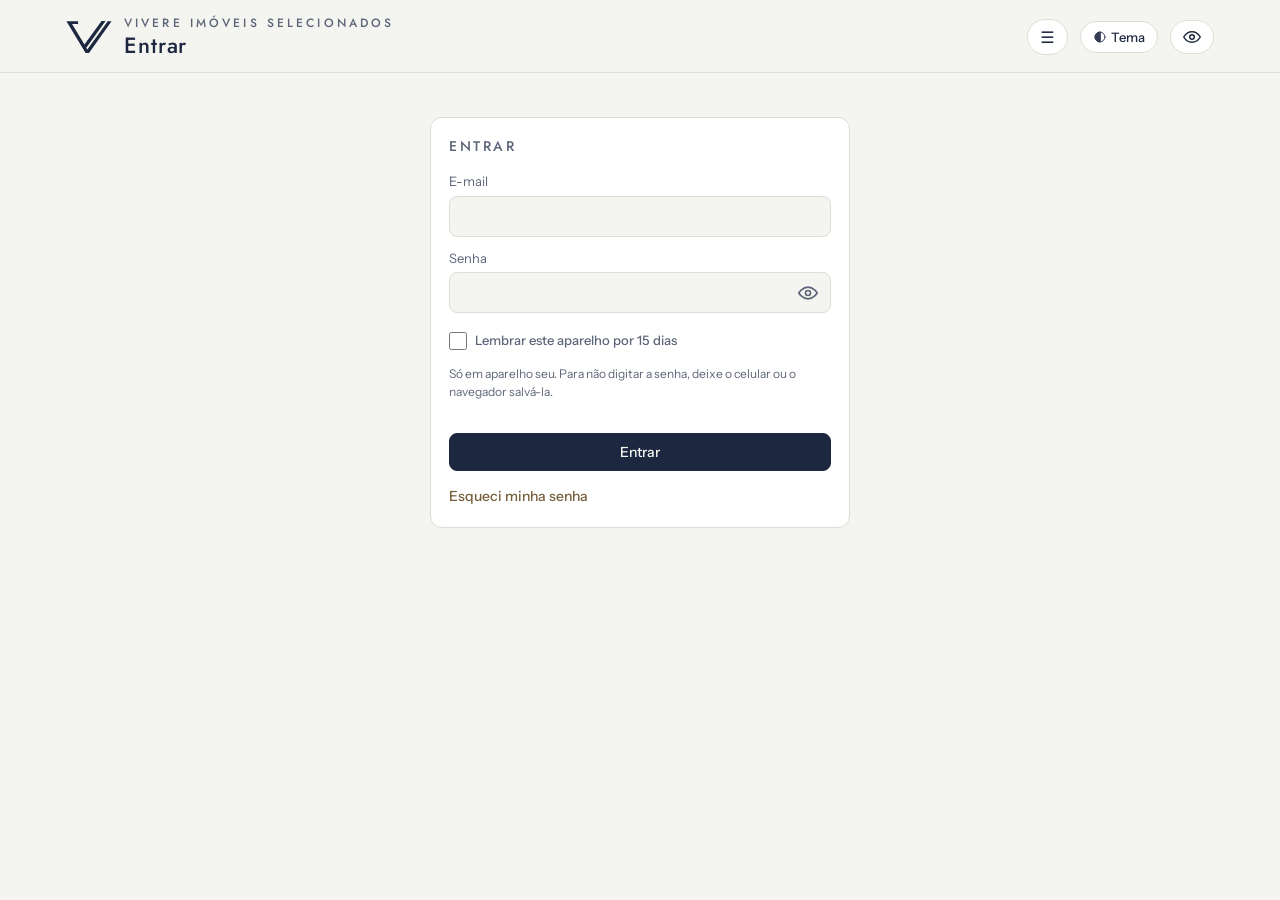
==== commit 672c2235: "Definitivos fora da camada (trocas-premium-f7): 1 de 1 imóvel, WhatsApp com código do país para estr" ====
--- a/hub/index.html
+++ b/hub/index.html
@@ -9,7 +9,7 @@
 <link rel="icon" href="../selo.png">
 <!-- HUB VIVERE na web (diretoria): cópia do HUB do claude.ai montada por montar_hub_web.py; dados pelo hub-web.js, só leitura -->
 <script src="../vendor/supabase-2.45.4.js"></script>
-<script src="hub-web.js?v=1bbdb155" charset="utf-8"></script>
+<script src="hub-web.js?v=a4e9cb0d" charset="utf-8"></script>
 <title>🔵🏡VIVERE IMÓVEIS SELECIONADOS</title>
 <meta name="claude:viewport-fit-sides" content="cover">
 <link rel="preconnect" href="https://fonts.googleapis.com">
@@ -430,7 +430,7 @@
 <script src="nucleo/nucleo-1.js?v=6bdf5597" charset="utf-8"></script>
 <!-- reordena-abas:fim -->
 <script src="nucleo/nucleo-2.js?v=9b652a30" charset="utf-8"></script>
-<script src="nucleo/nucleo-3.js?v=5513f177" charset="utf-8"></script>
+<script src="nucleo/nucleo-3.js?v=bbf0e823" charset="utf-8"></script>
 
 <script src="nucleo/nucleo-4.js?v=34912011" charset="utf-8"></script>
 
@@ -672,4 +672,4 @@
 <script src="modulos/densidade.js?v=174e274d"></script>
 <script src="modulos/entrada.js?v=b45a7679"></script>
 <link rel="stylesheet" href="modulos/premium-hub.css?v=6ef99b32"> <!-- repaginação premium (27/11/2026) -->
-<script src="modulos/premium-hub.js?v=ea0775cb" charset="utf-8"></script>
+<script src="modulos/premium-hub.js?v=4679a59d" charset="utf-8"></script>
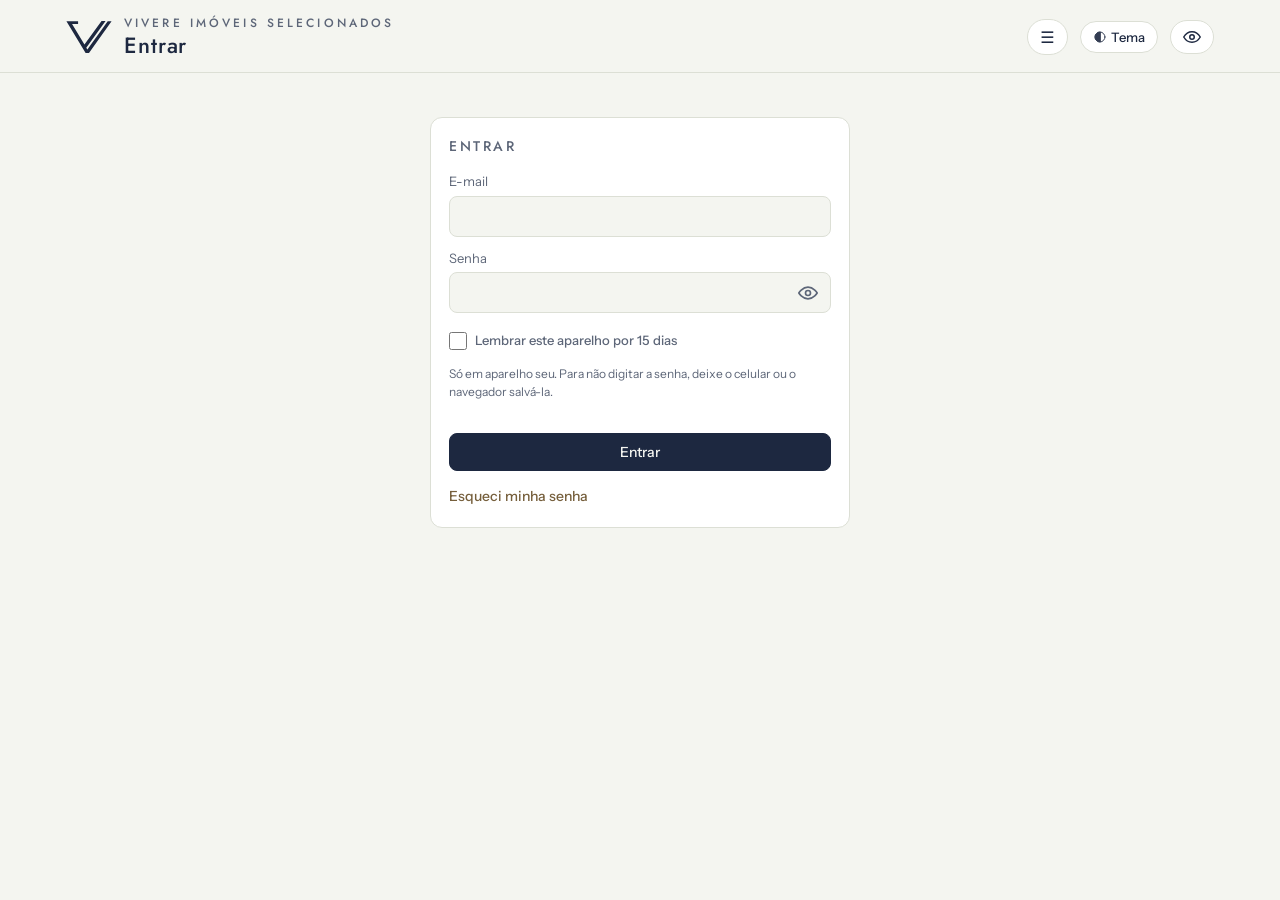
==== commit 3add771e: "HUB premium (revisão 28/11): quadros da Cobrança em régua, pílulas no Resumo da Locação" ====
--- a/hub/index.html
+++ b/hub/index.html
@@ -671,5 +671,5 @@
 <script src="modulos/topo-compacto.js?v=4f7cfb6b"></script>
 <script src="modulos/densidade.js?v=174e274d"></script>
 <script src="modulos/entrada.js?v=b45a7679"></script>
-<link rel="stylesheet" href="modulos/premium-hub.css?v=6ef99b32"> <!-- repaginação premium (27/11/2026) -->
-<script src="modulos/premium-hub.js?v=4679a59d" charset="utf-8"></script>
+<link rel="stylesheet" href="modulos/premium-hub.css?v=78441748"> <!-- repaginação premium (27/11/2026) -->
+<script src="modulos/premium-hub.js?v=2658d299" charset="utf-8"></script>
--- a/hub/modulos/premium-hub.css
+++ b/hub/modulos/premium-hub.css
@@ -325,3 +325,10 @@
 html.ph-on #conteudo .ph-regua .pill::before{content:none}
 /* 4) Leads › Relatórios do CRM: a barra da conversão por etapa em latão, mais legível que o cinza translúcido */
 html.ph-on #conteudo .rcrm-bar{background:color-mix(in srgb,var(--brass) 85%,var(--panel));opacity:1;height:6px;border-radius:3px;margin-left:6px;vertical-align:middle}
+/* 5) Locação › Cobrança (28/11/2026, revisão): os 4 quadros (.resumo-cob) também viram a régua — rótulo sem caixa alta, número em coral quando é alerta */
+html.ph-on #conteudo .ph-regua>.card>.rot{text-transform:none!important;letter-spacing:0!important;font:400 12px var(--body)!important;color:var(--muted)!important;white-space:nowrap;overflow:hidden;text-overflow:ellipsis}
+html.ph-on #conteudo .ph-regua>.card>.num{font:500 22px/1.15 var(--display)!important;margin:3px 0 2px!important;font-variant-numeric:tabular-nums lining-nums;white-space:nowrap}
+html.ph-on #conteudo .ph-regua>.card>.s{font-size:11.5px!important;color:var(--muted);display:-webkit-box;-webkit-line-clamp:2;-webkit-box-orient:vertical;overflow:hidden}
+html.ph-on #conteudo .ph-regua>.card.alerta>.num{color:var(--bad)!important}
+/* 6) Locação › Resumo (28/11/2026, revisão): as células cheias de verde e vermelho viram pílulas, como no Financeiro (premium-hub.js › lrPilulas) */
+html.ph-on #conteudo td.ph-pil-td.lr-mais,html.ph-on #conteudo td.ph-pil-td.lr-menos{background:transparent!important;color:inherit!important;font-weight:inherit}
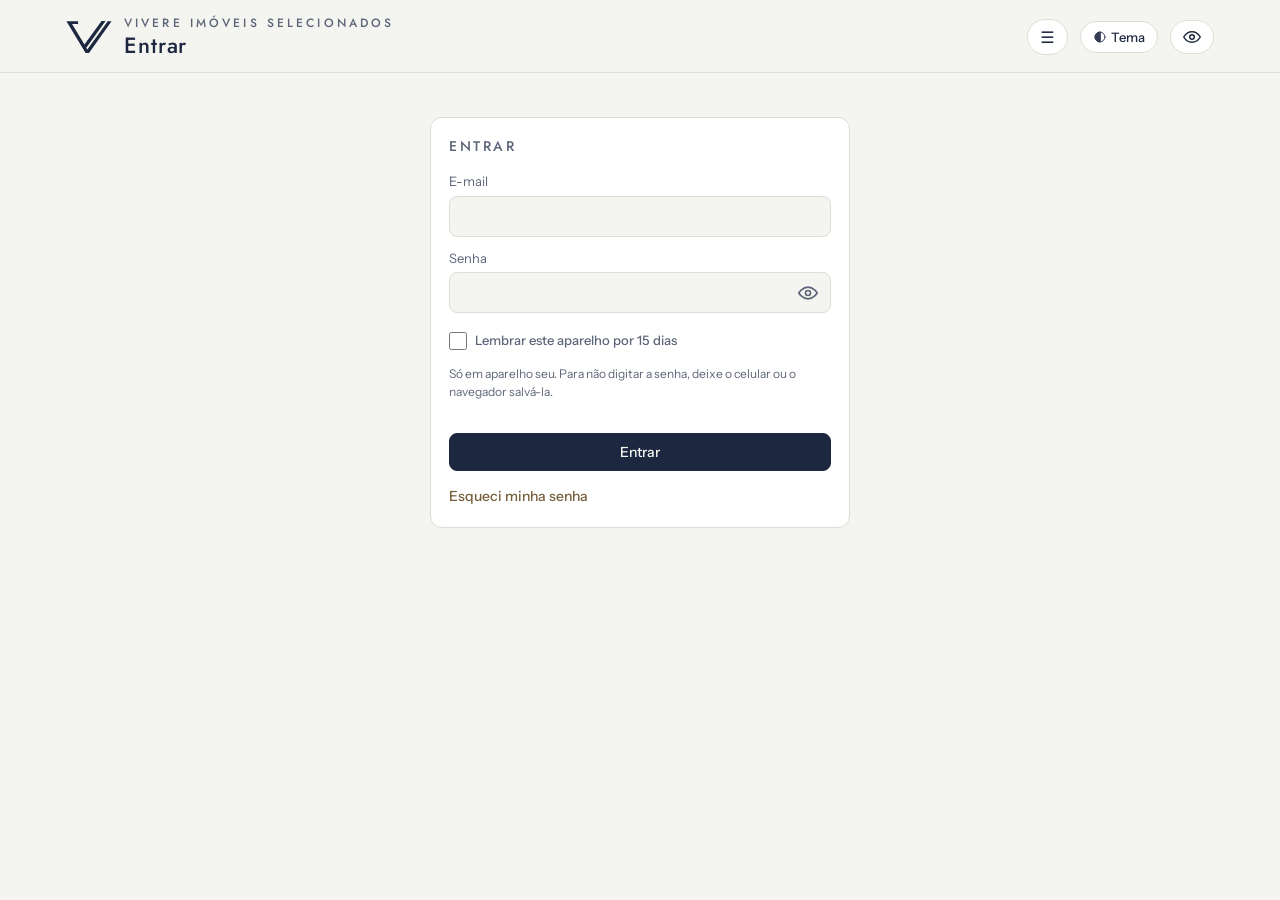
==== commit 6b17b6b2: "HUB premium (revisão 28/11): pílulas também em Receitas e Vendas" ====
--- a/hub/index.html
+++ b/hub/index.html
@@ -672,4 +672,4 @@
 <script src="modulos/densidade.js?v=174e274d"></script>
 <script src="modulos/entrada.js?v=b45a7679"></script>
 <link rel="stylesheet" href="modulos/premium-hub.css?v=78441748"> <!-- repaginação premium (27/11/2026) -->
-<script src="modulos/premium-hub.js?v=2658d299" charset="utf-8"></script>
+<script src="modulos/premium-hub.js?v=07c619dc" charset="utf-8"></script>
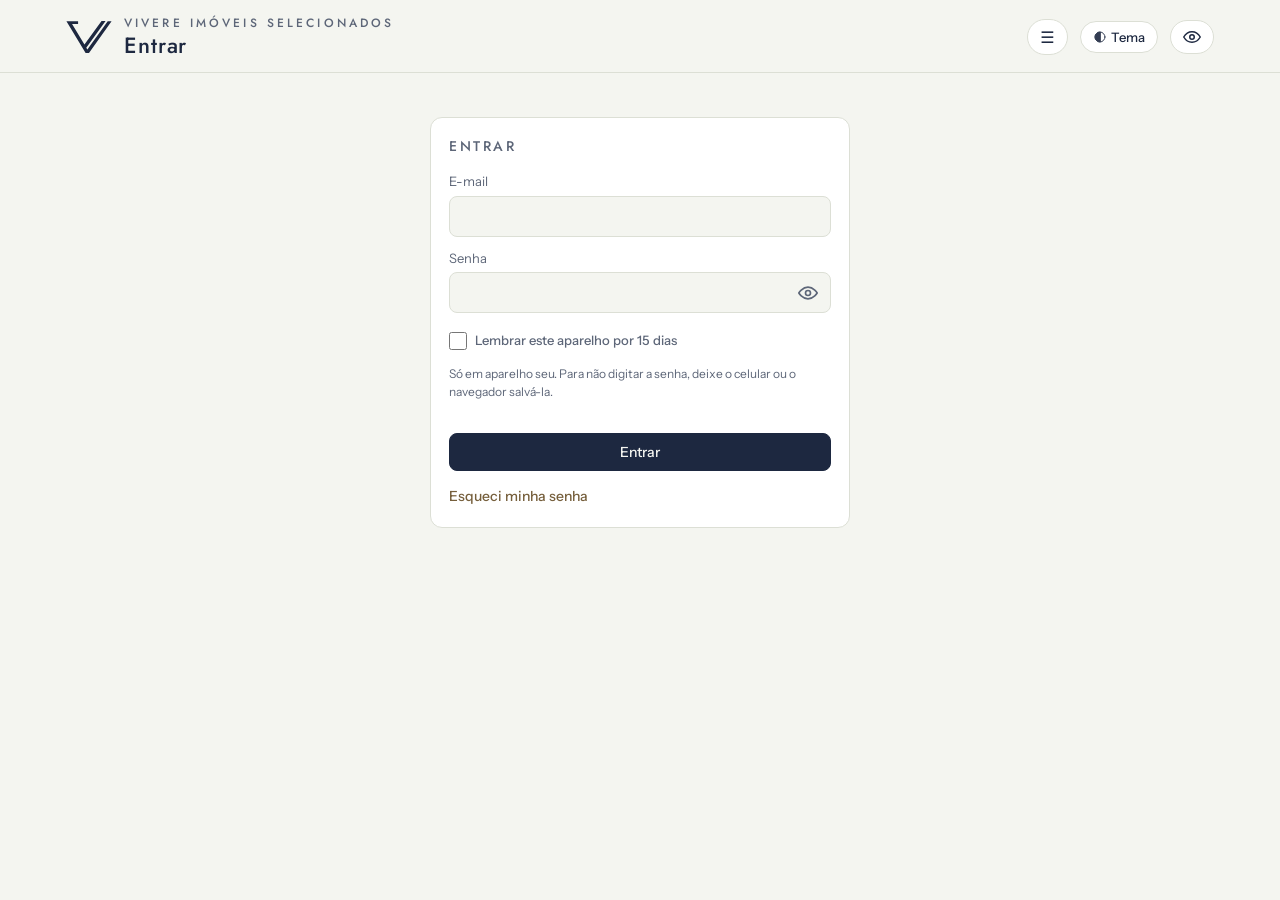
==== commit d4c27d7d: "HUB premium (revisão 28/11): coluna Líquido do Resumo da Locação em pílula" ====
--- a/hub/index.html
+++ b/hub/index.html
@@ -671,5 +671,5 @@
 <script src="modulos/topo-compacto.js?v=4f7cfb6b"></script>
 <script src="modulos/densidade.js?v=174e274d"></script>
 <script src="modulos/entrada.js?v=b45a7679"></script>
-<link rel="stylesheet" href="modulos/premium-hub.css?v=78441748"> <!-- repaginação premium (27/11/2026) -->
-<script src="modulos/premium-hub.js?v=07c619dc" charset="utf-8"></script>
+<link rel="stylesheet" href="modulos/premium-hub.css?v=ad01bdad"> <!-- repaginação premium (27/11/2026) -->
+<script src="modulos/premium-hub.js?v=aa3c2587" charset="utf-8"></script>
--- a/hub/modulos/premium-hub.css
+++ b/hub/modulos/premium-hub.css
@@ -331,4 +331,5 @@
 html.ph-on #conteudo .ph-regua>.card>.s{font-size:11.5px!important;color:var(--muted);display:-webkit-box;-webkit-line-clamp:2;-webkit-box-orient:vertical;overflow:hidden}
 html.ph-on #conteudo .ph-regua>.card.alerta>.num{color:var(--bad)!important}
 /* 6) Locação › Resumo (28/11/2026, revisão): as células cheias de verde e vermelho viram pílulas, como no Financeiro (premium-hub.js › lrPilulas) */
-html.ph-on #conteudo td.ph-pil-td.lr-mais,html.ph-on #conteudo td.ph-pil-td.lr-menos{background:transparent!important;color:inherit!important;font-weight:inherit}
+html.ph-on #conteudo td.ph-pil-td.lr-mais,html.ph-on #conteudo td.ph-pil-td.lr-menos,html.ph-on #conteudo td.ph-pil-td.lr-l{background:transparent!important;color:inherit!important;font-weight:inherit}
+html.ph-on #conteudo td.ph-pil-td.lr-l b{color:inherit}
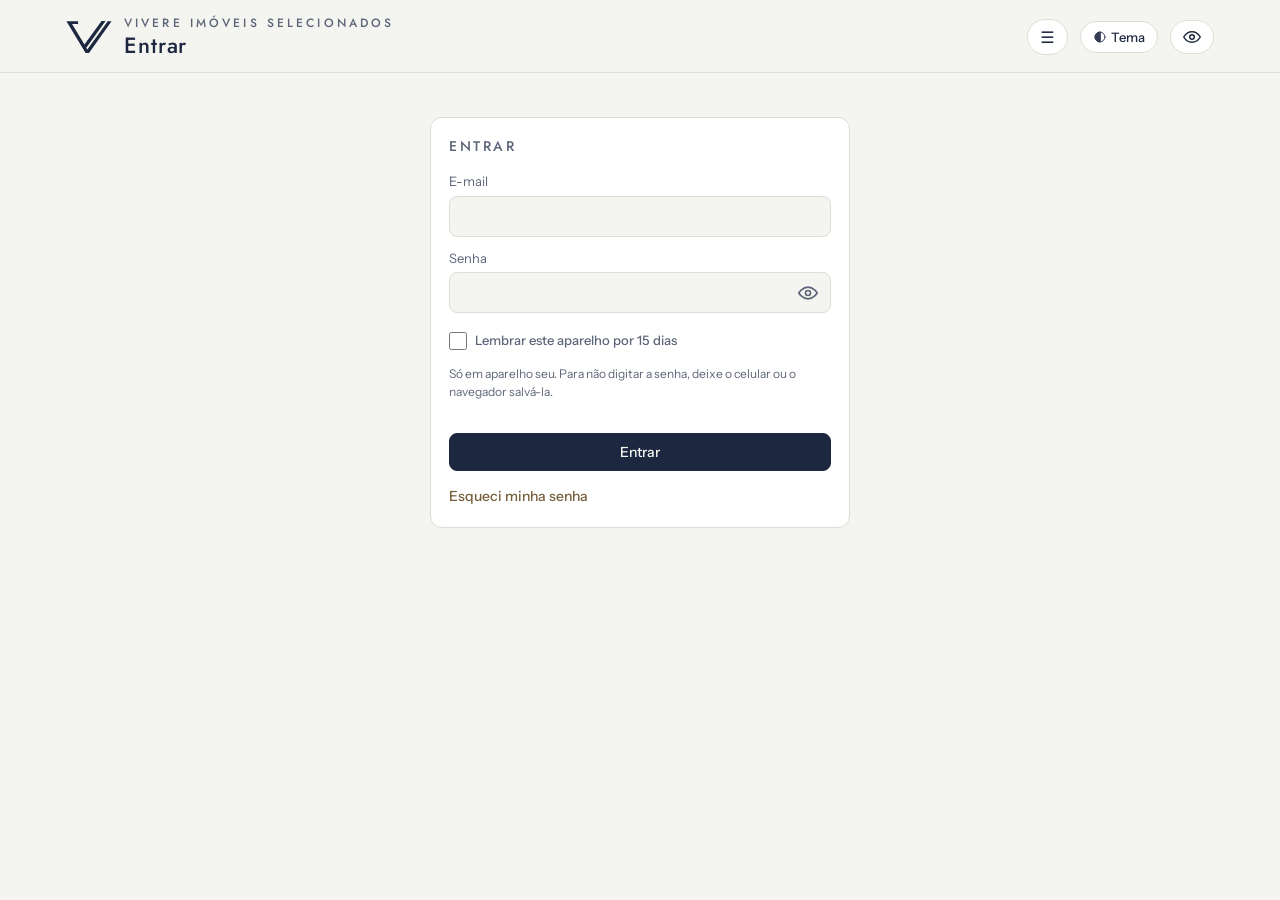
==== commit 49f511b6: "HUB premium: Metas, A captar e Painéis — aviso de nova aba e endereço copiado se o aplicativo não ab" ====
--- a/hub/index.html
+++ b/hub/index.html
@@ -671,5 +671,5 @@
 <script src="modulos/topo-compacto.js?v=4f7cfb6b"></script>
 <script src="modulos/densidade.js?v=174e274d"></script>
 <script src="modulos/entrada.js?v=b45a7679"></script>
-<link rel="stylesheet" href="modulos/premium-hub.css?v=ad01bdad"> <!-- repaginação premium (27/11/2026) -->
-<script src="modulos/premium-hub.js?v=aa3c2587" charset="utf-8"></script>
+<link rel="stylesheet" href="modulos/premium-hub.css?v=7abd073d"> <!-- repaginação premium (27/11/2026) -->
+<script src="modulos/premium-hub.js?v=0eb49b15" charset="utf-8"></script>
--- a/hub/modulos/premium-hub.css
+++ b/hub/modulos/premium-hub.css
@@ -333,3 +333,8 @@
 /* 6) Locação › Resumo (28/11/2026, revisão): as células cheias de verde e vermelho viram pílulas, como no Financeiro (premium-hub.js › lrPilulas) */
 html.ph-on #conteudo td.ph-pil-td.lr-mais,html.ph-on #conteudo td.ph-pil-td.lr-menos,html.ph-on #conteudo td.ph-pil-td.lr-l{background:transparent!important;color:inherit!important;font-weight:inherit}
 html.ph-on #conteudo td.ph-pil-td.lr-l b{color:inherit}
+/* 7) Aviso dos links que abrem em nova aba (premium-hub.js › avisoLink), no padrão dos avisos de canto */
+#ph-link-aviso{position:fixed;left:50%;bottom:calc(22px + env(safe-area-inset-bottom));z-index:80;transform:translate(-50%,12px);max-width:min(440px,calc(100vw - 32px));padding:10px 14px;border-radius:12px;background:#141a26;color:#f4f5f0;font:14px/1.4 var(--body,system-ui);box-shadow:0 12px 32px -8px rgba(0,0,0,.45);opacity:0;pointer-events:none;transition:opacity .2s var(--ease-out,ease),transform .25s var(--ease-out,ease)}
+#ph-link-aviso.ph-vis{opacity:1;transform:translate(-50%,0)}
+body.tc-on #ph-link-aviso{bottom:calc(92px + env(safe-area-inset-bottom))}
+@media (prefers-reduced-motion:reduce){#ph-link-aviso{transition:opacity .15s linear;transform:translate(-50%,0)}}
